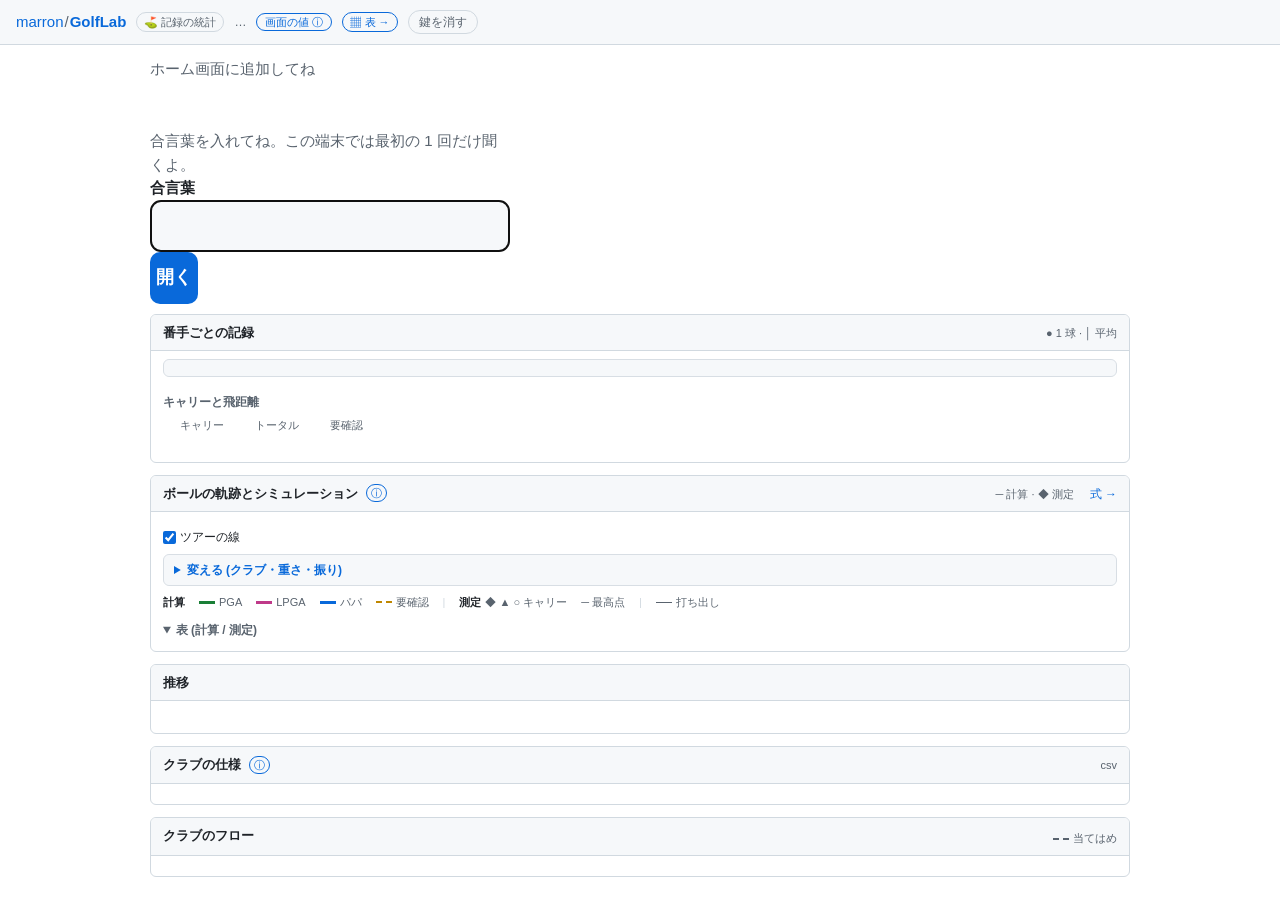
==== index.html @ d079a3c7 "deploy: GolfLab PWA trial (fake data) 2026-11-16 07:03" ====
<!doctype html>
<html lang="ja">
<head>
<meta charset="utf-8">
<meta name="viewport" content="width=device-width, initial-scale=1">
<meta http-equiv="Content-Security-Policy"
      content="default-src 'self'; connect-src 'self'; script-src 'self'; style-src 'self' 'unsafe-inline'; img-src 'self' data:; object-src 'none'; base-uri 'none'; form-action 'none'; require-trusted-types-for 'script'">
<title>GolfLab</title>
<style>
  :root {
    --fg: #1f2328; --fg-muted: #59636e; --canvas: #ffffff; --canvas-subtle: #f6f8fa;
    --border: #d1d9e0; --border-muted: #d8dee4; --accent: #0969da; --accent-soft: #ddf4ff;
    --success: #1a7f37; --attention: #9a6700; --attention-em: #bf8700; --danger: #d1242f; --track: #e6eaef;
    --grid: #eaeef2; --total: #8c959f; --pga: #1a7f37; --lpga: #bf3989; --after: #8250df;
  }
  @media (prefers-color-scheme: dark) {
    :root {
      --fg: #f0f6fc; --fg-muted: #9198a1; --canvas: #0d1117; --canvas-subtle: #151b23;
      --border: #3d444d; --border-muted: #2a313c; --accent: #4493f8; --accent-soft: #0c2d6b;
      --success: #3fb950; --attention: #d29922; --attention-em: #9e6a03; --danger: #f85149; --track: #262c36;
      --grid: #21262d; --total: #6e7681; --pga: #3fb950; --lpga: #db61a2; --after: #ab7df8;
    }
  }
  * { box-sizing: border-box; }
  body { margin: 0; background: var(--canvas); color: var(--fg);
         font: 13px/1.5 -apple-system, BlinkMacSystemFont, "Segoe UI", "Noto Sans", "Meiryo", Helvetica, Arial, sans-serif; }
  .muted { color: var(--fg-muted); font-size: 12px; }
  .top { position: sticky; top: 0; z-index: 2; background: var(--canvas-subtle); border-bottom: 1px solid var(--border);
         padding: 10px 16px; display: flex; align-items: center; gap: 10px; flex-wrap: wrap; }
  .crumb { font-size: 15px; color: var(--accent); white-space: nowrap; }
  .crumb strong { font-weight: 600; }
  .crumb .sep { color: var(--fg-muted); margin: 0 1px; }
  .back { margin-left: auto; color: var(--accent); text-decoration: none; font-size: 12px; white-space: nowrap; }
  .Label { display: inline-block; padding: 0 7px; font-size: 11px; font-weight: 500; line-height: 18px;
           border: 1px solid var(--border); border-radius: 2em; color: var(--fg-muted); white-space: nowrap; }
  main { padding: 12px 16px; max-width: 1012px; margin: 0 auto; }
  .note { margin: 0 0 12px; padding: 8px 12px; border: 1px solid var(--border); border-radius: 6px;
          background: var(--accent-soft); font-size: 12px; }
  .Box { background: var(--canvas); border: 1px solid var(--border); border-radius: 6px; overflow: hidden; margin-bottom: 12px; }
  .Box-header { background: var(--canvas-subtle); border-bottom: 1px solid var(--border); padding: 8px 12px;
                display: flex; align-items: baseline; gap: 8px; flex-wrap: wrap; }
  .Box-title { font-size: 13px; font-weight: 600; margin: 0; }
  .Box-header .muted { margin-left: auto; font-size: 11px; }
  .Box-link { font-size: 12px; color: var(--accent); text-decoration: none; white-space: nowrap; }
  .Box-link:hover { text-decoration: underline; }
  .Box-body { padding: 8px 12px 12px; }
  svg { display: block; width: 100%; height: auto; overflow: visible; }
  svg text { fill: var(--fg); font-size: 11px; }
  svg .axis text, svg text.dim { fill: var(--fg-muted); font-size: 10px; }
  svg .grid line { stroke: var(--grid); }
  svg .row-bg { fill: var(--canvas-subtle); }
  .legend { display: flex; gap: 14px; flex-wrap: wrap; font-size: 11px; color: var(--fg-muted); margin-top: 6px; }
  .legend i { display: inline-block; width: 9px; height: 9px; border-radius: 50%; margin-right: 4px; vertical-align: -1px; }
  .gaps { width: 100%; border-collapse: collapse; font-size: 12px; }
  .gaps td { padding: 5px 4px; border-top: 1px solid var(--border-muted); }
  .gaps tr:first-child td { border-top: none; }
  .gaps .bar { width: 45%; }
  .gaps .bar span { display: block; height: 8px; border-radius: 4px; background: var(--accent); }
  .gaps .wide span { background: var(--attention-em); }
  .gaps .tight span { background: var(--danger); }
  .gaps .val { text-align: right; white-space: nowrap; font-weight: 600; }
  .small-multiples { display: grid; gap: 16px; grid-template-columns: 1fr; }
  .small-multiples h3 { margin: 0 0 4px; font-size: 12px; color: var(--fg-muted); font-weight: 600; }
  table.specs { width: 100%; border-collapse: collapse; font-size: 12px; }
  table.specs th, table.specs td { text-align: left; padding: 5px 6px; border-top: 1px solid var(--border-muted); white-space: nowrap; }
  table.specs th { color: var(--fg-muted); font-weight: 600; border-top: none; }
  table.specs td.num, table.specs th.num { text-align: right; }
  table.specs td.two-line span { display: block; line-height: 1.35; }
  table.specs td.two-line .sub { color: var(--fg-muted); font-size: 11px; }
  table.specs th .kind { margin-left: 4px; padding: 0 4px; border: 1px solid var(--border); border-radius: 3px;
                         font-size: 10px; font-weight: 500; color: var(--fg-muted); }
  .scroll { overflow-x: auto; }
  table.specs td.check-cell { width: 1%; text-align: center; }
  table.specs td.check-cell input { margin: 0; accent-color: var(--accent); }
  table.specs tr.cand td { color: var(--fg-muted); background: var(--canvas-subtle); }
  .controls { display: grid; gap: 6px; padding: 8px 10px; border: 1px solid var(--border-muted); border-radius: 6px; background: var(--canvas-subtle); }
  .control-row { display: flex; flex-wrap: wrap; align-items: center; gap: 6px 12px; font-size: 12px; }
  .control-title { width: 44px; color: var(--fg-muted); font-weight: 600; }
  .check { display: inline-flex; align-items: center; gap: 4px; cursor: pointer; white-space: nowrap; }
  .check input { margin: 0; accent-color: var(--accent); }
  .seg { display: flex; flex-wrap: wrap; gap: 4px; margin-bottom: 8px; }
  .seg button { font: inherit; font-size: 12px; padding: 1px 12px; border: 1px solid var(--border); border-radius: 2em;
                background: var(--canvas); color: var(--fg); cursor: pointer; }
  .seg button[aria-pressed="true"] { background: var(--accent); border-color: var(--accent); color: #ffffff; }
  .swatch { display: inline-block; width: 14px; height: 3px; border-radius: 2px; margin-right: 6px; vertical-align: 3px; }
  #traj-note { margin: 0 0 6px; line-height: 1.6; }
  #traj-excluded { margin: 8px 0 0; font-size: 12px; line-height: 1.6; }
  .empty { padding: 16px 12px; color: var(--fg-muted); font-size: 12px; }
  .Box-header .sim-check { margin-left: 0; }
  .sim-row { display: flex; flex-wrap: wrap; align-items: center; gap: 4px 12px; margin: 0 0 8px; font-size: 12px; }
  details.sim-change { margin: 0 0 8px; border: 1px solid var(--border-muted); border-radius: 6px; background: var(--canvas-subtle); }
  details.sim-change > summary { cursor: pointer; padding: 6px 10px; font-size: 12px; font-weight: 600; color: var(--accent); }
  details.sim-change[open] > summary { border-bottom: 1px solid var(--border-muted); }
  .sim-panel { display: grid; gap: 8px; padding: 8px 10px 10px; }
  .sim-line { display: flex; flex-wrap: wrap; align-items: center; gap: 6px 14px; font-size: 12px; }
  .sim-line .seg-title, .seg .seg-title { align-self: center; min-width: 44px; font-size: 12px; font-weight: 600; color: var(--fg-muted); }
  .check input:disabled ~ span { color: var(--fg-muted); opacity: 0.7; }
  .check:has(input[type="radio"]:disabled) { cursor: not-allowed; }
  .check input.sim-x { width: 56px; font: inherit; font-size: 13px; padding: 1px 4px; text-align: right;
                       border: 1px solid var(--border); border-radius: 6px; background: var(--canvas); color: var(--fg); }
  .sim-why { margin: -4px 0 0; font-size: 11px; color: var(--fg-muted); }
  .sim-why:empty { display: none; }
  .sim-inputs { display: flex; flex-wrap: wrap; align-items: center; gap: 8px 18px; font-size: 12px; }
  [hidden] { display: none !important; }
  a.cells-link { color: var(--accent); border-color: var(--accent); text-decoration: none; }
  a.cells-link.warn { color: var(--attention); border-color: var(--attention-em); }
  .sim-field { display: inline-flex; align-items: center; gap: 6px; white-space: nowrap; }
  .sim-field input { font: inherit; font-size: 14px; width: 84px; padding: 2px 6px; text-align: right;
                     border: 1px solid var(--border); border-radius: 6px; background: var(--canvas); color: var(--fg); }
  .sim-field input.sim-text { width: 64px; text-align: left; }
  .sim-labels { display: flex; flex-wrap: wrap; gap: 6px 8px; font-size: 12px; }
  .sim-labels:empty { display: none; }
  .sim-tag { padding: 2px 8px; border: 1px solid var(--border); border-radius: 6px; background: var(--canvas); line-height: 1.5; }
  .sim-tag strong { font-weight: 600; }
  .sim-tag a { color: var(--accent); }
  .sim-mode-note { margin: 4px 0 0; font-size: 12px; }
  .sim-summary { margin: 10px 0 0; font-size: 12px; }
  .sim-stats { display: grid; grid-template-columns: repeat(auto-fill, minmax(210px, 1fr)); gap: 8px; margin: 8px 0 12px; }
  .sim-stat { padding: 6px 10px; border: 1px solid var(--border-muted); border-radius: 6px; background: var(--canvas-subtle); }
  .sim-stat .k { font-size: 11px; font-weight: 600; color: var(--fg-muted); }
  .sim-stat .v { font-size: 22px; font-weight: 600; line-height: 1.3; font-variant-numeric: tabular-nums; }
  .sim-stat .s { font-size: 11px; line-height: 1.45; color: var(--fg-muted); }
  .sim-stop { padding: 10px 12px; border: 1px solid var(--danger); border-radius: 6px; color: var(--danger); font-size: 13px; font-weight: 600; }
  .sim-fig h3 { margin: 10px 0 4px; font-size: 12px; color: var(--fg-muted); font-weight: 600; }
  details.sim-fold { margin: 10px 0 0; }
  details.sim-fold > summary { cursor: pointer; font-size: 12px; font-weight: 600; color: var(--fg-muted); }
  table.specs.sim-table { width: auto; min-width: 360px; margin-top: 8px; }
  table.specs td.sim-reason { white-space: normal; color: var(--fg-muted); font-size: 11px; border-top: none; padding-top: 0; }
  .sim-excluded { margin: 6px 0 0; padding-left: 18px; font-size: 12px; line-height: 1.6; }
  .sim-section { margin: 14px 0 4px; font-size: 13px; font-weight: 600; }
  .sim-notes { margin: 10px 0 0; padding-left: 18px; line-height: 1.6; }
  .sim-notes li:empty { display: none; }
  button.info { font: inherit; font-size: 11px; line-height: 16px; min-width: 18px; height: 18px; padding: 0 4px; cursor: pointer;
                border: 1px solid var(--accent); border-radius: 2em; background: transparent; color: var(--accent); white-space: nowrap; }
  button.info:hover, button.info[aria-expanded="true"] { background: var(--accent); color: #ffffff; }
  button.info.tag { padding: 0 8px; }
  button.info.tag.warn { border-color: var(--attention-em); color: var(--attention); }
  button.info.tag.warn:hover, button.info.tag.warn[aria-expanded="true"] { background: var(--attention-em); color: #ffffff; }
  .info-body { margin: 0 0 10px; padding: 8px 12px; border: 1px solid var(--border); border-left: 3px solid var(--accent); border-radius: 6px;
               background: var(--canvas-subtle); font-size: 12px; line-height: 1.6; color: var(--fg-muted); }
  .info-body p { margin: 0 0 6px; } .info-body p:last-child { margin-bottom: 0; }
  .info-body .legend { display: block; margin: 0; } .info-body .legend span { display: block; }
  .info-body .sim-notes { margin: 6px 0 0; }
  .key { display: inline-flex; align-items: center; gap: 4px; cursor: help; }
  .key-sep { color: var(--border); }
  i.ln, .legend i.ln { display: inline-block; width: 16px; height: 0; border-radius: 0; border-top: 3px solid; vertical-align: 3px; margin-right: 0; }
  i.ln.thin, .legend i.ln.thin { border-top-width: 1px; }
  i.ln.dash, .legend i.ln.dash { border-top-style: dashed; border-top-width: 2px; }
  .legend b { font-weight: 600; color: var(--fg); }
  .top .info-body { flex-basis: 100%; margin: 0; }
  .Box-header > .info { align-self: center; }
  #traj-excluded { margin-top: 8px; }
  #traj-excluded .info-body { margin-top: 6px; }
  #alarm:empty { display: none; }
  #alarm { margin: 12px 16px; padding: 8px 12px; border-radius: 6px; background: var(--danger); color: #ffffff; font-size: 13px; font-weight: 600; }
  #error:empty { display: none; }
  #error { margin: 12px 16px; padding: 8px 12px; border: 1px solid var(--danger); border-radius: 6px; font-size: 12px; }
</style>
<meta name="golflab-v" content="1.1">
<link rel="manifest" href="manifest.webmanifest">
<link rel="stylesheet" href="mobile.css">
</head>
<body>
<header class="top">
  <span class="crumb">marron<span class="sep">/</span><strong>GolfLab</strong></span>
  <span class="Label">⛳ 記録の統計</span>
  <span class="muted" id="counts">…</span>
  <button class="info tag" type="button" data-for="note-full" aria-expanded="false"
          title="数値はすべて X-SWING (室内シミュレーター) の画面の値。屋外で着地点を測った値ではない">画面の値 ⓘ</button>
  <button class="info tag warn" type="button" data-for="note-full" aria-expanded="false" id="flag-tag" hidden>◎ 要確認</button>
  <a class="Label cells-link" id="cells-link" href="data.html" title="データの表 — 使う / 使わないをますで選ぶ">▦ 表 →</a>
  <p class="info-body" id="note-full" hidden>数値はすべて <strong>X-SWING (室内シミュレーター) の画面の値</strong>。屋外で着地点を測った値ではないの。
    <span id="flag-note"></span> 表で外したますは画面の中だけ (集計の表 results/ は全部の球)。</p>
</header>
<div id="error"></div>
<div id="alarm" role="alert"></div>
<main>
  <section class="Box">
    <div class="Box-header"><h2 class="Box-title">番手ごとの記録</h2><span class="muted key" title="1 点 = 1 球 · 縦線 = 平均 · 番手の右 = 平均値">● 1 球 · │ 平均</span></div>
    <div class="Box-body small-multiples">
      <div class="controls" id="controls"></div>
      <div id="carry-wrap">
        <h3>キャリーと飛距離</h3>
        <div id="carry"></div>
        <div class="legend"><span class="key" title="キャリー (X-SWING の画面の値)"><i id="lg-carry"></i>キャリー</span><span class="key" title="飛距離 = トータル (室内の値・ラン込み)"><i id="lg-total"></i>トータル</span><span class="key" title="確認が要る球 (消さずに残す)"><i id="lg-flag"></i>要確認</span><span id="lg-tour" class="key"></span></div>
      </div>
      <div class="small-multiples" id="metrics"></div>
    </div>
  </section>
  <section class="Box">
    <div class="Box-header"><h2 class="Box-title">ボールの軌跡とシミュレーション</h2><button class="info" type="button" data-for="traj-info" aria-expanded="false" title="計算の前提と注意 (押すと開く)">ⓘ</button><span class="muted key" title="横から見た絵 · 線 = 計算 (モデル値) · 印 = 測った値">─ 計算 · ◆ 測定</span><span class="muted sim-check key" id="sim-check"></span><a class="Box-link" href="model.html" title="計算モデルの詳細">式 →</a></div>
    <div class="Box-body">
      <div class="info-body" id="traj-info" hidden>
        <p id="traj-note"></p>
        <div class="legend"><span>線 = 計算 (PGA 緑・LPGA ピンク・パパ青は 1 球 1 本・橙の点線は確認が要る球)</span><span>◆ ▲ ○ = 測ったキャリー (TrackMan の平均 / X-SWING の画面)</span><span>横棒 = 測った最高点</span><span>細いまっすぐな線 = 打ち出しの向き (横から見た打出角・軌跡がこの線より上 = 揚力が重力より強い間に上へ曲がった)</span><span>紫 = 変えた後 (計算・点線にしない・確認が要る球だけ今と同じ点線・打ち出しの向きの線も変えた後の打出角から)</span></div>
      <ul class="muted sim-notes" id="sim-notes" hidden>
        <li data-sim="weight">同じように振れたと仮定した計算 (長さ・握る位置・反発は同じ)・実施した変更ではない。</li>
        <li data-sim="weight">スピンは衝突の比で変える・打出角はそのまま (近似)。ヘッドの質量が変わると法線と接線の比が違うので、本当は打出角も少し動く。MacKenzie 2015 のドライバーの実験では、重いヘッドで動的ロフトとスピンが増えた (当たり方の変化は入れていない)。</li>
        <li data-sim="weight">人は計算どおりに反応しない (Haeufle 2012: シャフト +22 g で 12 人中 10 人は差が検出されなかった)。</li>
        <li data-sim="weight">ヘッドに付けた時のボールスピードとスピンの補正は、法線方向・接線方向の衝突の式による近似 (Penner 2001)。シャフト・グリップに付けた時は衝突への寄与を 0 とする簡略化。</li>
        <li data-sim="weight">MOI は部品モデルの推定 I_est (一様なシャフト・ヘッド自身の慣性は無視)。m·B² より大きいのはシャフトとグリップの項を足したため。</li>
        <li data-sim="swap">カタログの参考値から計算した見積もり・買った・替えた記録ではない。候補の仕様はカタログの参考値 (data/candidate_clubs.csv) で、パパの実測とはずれることがある。全部の欄を手で書き換えられる。</li>
        <li data-sim="swap">土台との条件の近さは、パパの記録 (土台の番手) とロフト・長さがどれだけ近いかの目安で、当てはまりの保証ではない (カタログの値の確かさとは別)。</li>
        <li data-sim="swap">θ・e・p・δ は当てはめの値 (この式に当てはめた値)。本物のスピンロフト・反発係数・入射角ではなく、δ も動的ロフトそのものではない (静的ロフトからの補正角)。転がりのモデルのずれ・ヘッド質量の誤差・計測誤差を吸い込む。</li>
        <li data-sim="swap">候補にも土台の e をそのまま使っている (e の持ち越し)。クラブが変わっても同じかは確かめていない (Penner 2001 も e を衝突速度に依存させている)。逆算には記録の HS がそのまま入る。</li>
        <li data-sim="swap">計算モデルの詳細のツアーの答え合わせ (ツアー平均の 5W から 3W・Driver を予測) では打出角が低く出た。キャリーは独立に検証していない 2D 弾道による参考の差 (計算 − 計算)。</li>
        <li data-sim="swap">バランス点は SW の差から出した、土台のずれを持ち越した推定 (記載と実測の差が候補にも共通する計器のずれかは確かめていない)。</li>
        <li data-sim="swing">振りを変えた線は、当てはめた当たり方のまま、HS だけ変えた仮定の軌跡 (PGA 選手の球になるわけではない・速さで当たり方が変わることは入れていない)。</li>
        <li data-sim="align">「そろえる」は球ごとの HS をその番手のツアー平均 (TrackMan 2023 の外部の平均・パパの記録ではない) にする。HS の式の比を掛けない。使わないます (表 → で選ぶ) の値は計算に渡さない。</li>
        <li data-sim="hs">HS は 2 つの式で見積もった: HS' / HS = (R + L') / (R + L) × (X / X')^n (腕 + クラブの比較式 × クラブの MOI の補正 (経験)・R = 肩から手首・L = クラブの長さ・重さを足す時は長さが同じなので MOI の補正だけ)。X = グリップ端の MOI (中心) か、肩まわりの MOI (腕 + クラブ・腕の質量と慣性は Lampsa 1975 の仮定)。指数 n はグリップ端の MOI に当てはめた値で、肩まわりに使うのは転用。二重振り子から導いた理論式ではなく、2 つの式が本当の値を挟む保証もない。替える時は 3W もウェッジも、クラブの種類・長さの領域をまたぐ転用。</li>
        <li data-sim="hs" id="sim-arm"></li>
        <li data-sim="band">幅は選んだ HS の式 (グリップ端 / 肩まわりの MOI) と n (0.19〜0.28) の感度 (4U はシャフトの仮定 2 通りも) で、実際の誤差の範囲ではない。e の移植・摩擦・打点・打ち方・弾道モデルの誤差を含まない。</li>
        <li data-sim="align">そろえる時は HS を直接決めるので、HS の式の幅を流用しない (幅なし)。</li>
        <li data-sim="noband">幅が無いのは不確かさがゼロという意味ではない (x% は倍率 1 つ・そろえる時は HS を直接決めるので、HS の式の感度の幅が無いだけ)。</li>
        <li data-sim="changed">計算の一致 (自己点検・変えない時の差 0) は予測の確かさの検証ではない。キャリーの差は「計算 − 計算」だけで、画面のキャリーに差を足した値ではない。</li>
      </ul>
      </div>
      <div class="seg" id="traj-clubs"></div>
      <div class="sim-row">
        <label class="check" title="ツアーの線 (PGA・LPGA の平均) · 「変える」を開くと自動で外す · 閉じると戻す"><input type="checkbox" id="sim-tour" checked><span>ツアーの線</span></label>
      </div>
      <details class="sim-change" id="sim-change">
        <summary title="パパの球ごとに「今」と「変えた後」を重ねる">変える (クラブ・重さ・振り)</summary>
        <div class="sim-panel">
          <div class="sim-stop" id="sim-stop" hidden></div>
          <div class="sim-line" id="sim-change-row"><span class="seg-title">クラブ</span>
            <label class="check"><input type="radio" name="sim-change" value="none" checked><span>そのまま</span></label>
            <label class="check"><input type="radio" name="sim-change" value="weight"><span>重さを足す</span></label>
            <label class="check"><input type="radio" name="sim-change" value="swap"><span>替える</span></label>
          </div>
          <p class="sim-why" id="sim-why-change"></p>
          <div id="sim-weight" hidden>
            <div class="seg" id="sim-mode"></div>
            <div class="sim-inputs">
              <label class="sim-field">重さ <input id="sim-dm" type="number" step="0.5" min="-100" max="100" value="10" inputmode="decimal"> g
                <span class="muted">マイナス = 減らす (−100〜+100)</span></label>
              <label class="sim-field" id="sim-r-wrap">位置 <input id="sim-r" type="number" step="0.5" min="0" value="18" inputmode="decimal"> cm
                <span class="muted" id="sim-r-hint">グリップ端から重さの重心まで</span></label>
            </div>
          </div>
          <div id="sim-swap" hidden>
            <div class="seg" id="sim-cands"></div>
            <div class="sim-inputs" id="sim-spec">
              <label class="sim-field">ロフト <input id="sim-loft" type="number" step="0.5" min="5" max="64" inputmode="decimal"> °</label>
              <label class="sim-field">長さ <input id="sim-length" type="number" step="0.25" min="30" max="48" inputmode="decimal"> in</label>
              <label class="sim-field">総重量 <input id="sim-mass" type="number" step="1" min="250" max="500" inputmode="decimal"> g</label>
              <label class="sim-field">SW <input id="sim-sw" class="sim-text" type="text" maxlength="8" autocomplete="off" spellcheck="false"></label>
              <label class="sim-field">シャフト <input id="sim-shaft" type="number" step="0.5" min="30" max="130" inputmode="decimal"> g</label>
            </div>
            <div class="sim-labels" id="sim-labels"></div>
            <p class="sim-why" id="sim-why-swap"></p>
          </div>
          <div class="sim-line" id="sim-swing-row"><span class="seg-title">振り</span>
            <label class="check"><input type="radio" name="sim-swing" value="none" checked><span>そのまま</span></label>
            <label class="check"><input type="radio" name="sim-swing" value="pct"><input class="sim-x" id="sim-x" type="number" step="1" min="-20" max="30" value="10" inputmode="numeric"><span>% 速く (−20〜+30)</span></label>
            <label class="check"><input type="radio" name="sim-swing" value="pga"><span>PGA 平均にそろえる</span></label>
            <label class="check"><input type="radio" name="sim-swing" value="lpga"><span>LPGA 平均にそろえる</span></label>
          </div>
          <p class="sim-why" id="sim-why-swing"></p>
        </div>
      </details>
      <div id="traj"></div>
      <div class="legend">
        <span class="key" title="線 = 計算 (モデル値)・測った軌跡ではない"><b>計算</b></span>
        <span class="key" title="PGA 平均の打出条件から計算した線 (緑)"><i class="ln" style="border-color:var(--pga)"></i>PGA</span>
        <span class="key" title="LPGA 平均の打出条件から計算した線 (ピンク)"><i class="ln" style="border-color:var(--lpga)"></i>LPGA</span>
        <span class="key" title="パパの球から計算した線 (青・1 球 1 本)"><i class="ln" style="border-color:var(--accent)"></i>パパ</span>
        <span class="key" title="橙の点線 = 確認が要る球 (消さずに残す)"><i class="ln dash" style="border-color:var(--attention-em)"></i>要確認</span>
        <span class="key" id="lg-after" hidden title="紫 = 変えた後 (計算・点線にしない・確認が要る球だけ今と同じ点線・打ち出しの向きの線も変えた後の打出角から)"><span class="swatch" id="lg-after-sw"></span>変えた後</span>
        <span class="key-sep">|</span>
        <span class="key" title="◆ ▲ ○ = 測ったキャリー (TrackMan の平均 / X-SWING の画面)"><b>測定</b> ◆ ▲ ○ キャリー</span>
        <span class="key" title="横棒 = 測った最高点">─ 最高点</span>
        <span class="key-sep">|</span>
        <span class="key" title="細いまっすぐな線 = 打ち出しの向き (横から見た打出角・軌跡がこの線より上 = 揚力が重力より強い間に上へ曲がった)"><i class="ln thin" style="border-color:var(--fg-muted)"></i>打ち出し</span>
      </div>
      <div id="sim-out" aria-live="polite"></div>
      <details class="sim-fold" open><summary title="答え合わせの表 (入力 · 計算 / 測定)">表 (計算 / 測定)</summary><div class="scroll" id="traj-table"></div></details>
      <div class="muted" id="traj-excluded" hidden><button class="info tag warn" type="button" data-for="traj-excluded-list" aria-expanded="false" id="traj-excluded-tag"></button><div class="info-body" id="traj-excluded-list" hidden></div></div>
    </div>
  </section>
  <section class="Box">
    <div class="Box-header"><h2 class="Box-title">推移</h2></div>
    <div class="empty" id="trend"></div>
  </section>
  <section class="Box">
    <div class="Box-header"><h2 class="Box-title">クラブの仕様</h2><button class="info" type="button" data-for="specs-info" aria-expanded="false" title="記・測・算の意味と出所 (押すと開く)">ⓘ</button><span class="muted key" title="data/clubs.csv · 候補は data/candidate_clubs.csv">csv</span></div>
    <div class="Box-body scroll"><div class="info-body" id="specs-info" hidden><p>出所: data/clubs.csv · 候補は data/candidate_clubs.csv</p></div><div id="specs"></div></div>
  </section>
  <section class="Box">
    <div class="Box-header"><h2 class="Box-title">クラブのフロー</h2><span class="muted key" title="番手の順に線でつなぐ · 点線 = 直線の当てはめ (目安)"><i class="ln dash" style="border-color:var(--fg-muted)"></i>当てはめ</span></div>
    <div class="Box-body small-multiples" id="flows"></div>
  </section>
</main>
<script src="record_format.js"></script>
<script src="decide.js"></script>
<script src="store.js"></script>
<script src="passphrase.js"></script>
<script src="gate.js"></script>
<script src="physics.js"></script>
<script src="cells.js"></script>
<script src="app.js"></script>
</body>
</html>
---- mobile.css ----
html { -webkit-text-size-adjust: 100%; text-size-adjust: 100%; }
input, select, textarea { font-size: 16px !important; }

#golflab-gate { width: 100%; max-width: 360px; display: grid; gap: 12px; margin: 0 0 10px; }
#golflab-gate p { margin: 0; font-size: 15px; color: var(--fg-muted); line-height: 1.6; }
#golflab-gate label { font-size: 15px; font-weight: 600; }
#golflab-pass { font: inherit; min-height: 52px; padding: 10px 14px; border: 1px solid var(--border);
                border-radius: 10px; background: var(--canvas-subtle); color: var(--fg); width: 100%; }
#golflab-open { font: inherit; font-size: 18px; font-weight: 700; min-height: 52px; border: 0; border-radius: 10px;
                background: var(--accent); color: var(--canvas); cursor: pointer; }
#golflab-open:disabled, #golflab-pass:disabled, #golflab-erase:disabled { opacity: 0.6; }
#golflab-msg { margin: 0; min-height: 1.6em; font-size: 15px; color: var(--fg-muted); }
#golflab-msg.golflab-error { color: var(--danger); }
#golflab-erase { font: inherit; font-size: 12px; padding: 2px 10px; border: 1px solid var(--border); border-radius: 2em;
                 background: transparent; color: var(--fg-muted); cursor: pointer; }

html.golflab-cover body { visibility: hidden; }
html.golflab-cover #golflab-gate, html.golflab-cover #golflab-erase { visibility: visible; }

@media (max-width: 640px) {
  body { font-size: 14px; overflow-x: hidden; }
  .muted { font-size: 13px; }
  .top { position: static; gap: 6px 8px;
         padding: max(8px, env(safe-area-inset-top)) max(12px, env(safe-area-inset-right)) 8px max(12px, env(safe-area-inset-left)); }
  .crumb { font-size: 17px; }
  .top .back { margin-left: 0; }
  main { padding: 8px max(8px, env(safe-area-inset-right)) max(16px, env(safe-area-inset-bottom)) max(8px, env(safe-area-inset-left)); }
  .Box { border-radius: 8px; margin-bottom: 10px; }
  .Box-header { padding: 8px 10px; }
  .Box-title { font-size: 16px; }
  .Box-header .muted { margin-left: 0; font-size: 12px; }
  .Box-body { padding: 8px 8px 10px; }
  .small-multiples h3 { font-size: 14px; }
  svg text { font-size: 12px; }
  svg .axis text, svg text.dim { font-size: 11px; }
  .legend { font-size: 12px; gap: 6px 12px; }
  .info-body { font-size: 13px; }

  button.info, #golflab-erase, a.Label, .Label.cells-link, .Box-link, .top .back {
    height: auto; display: inline-flex; align-items: center; justify-content: center;
    padding: 0 12px; font-size: 14px; line-height: 1.2; }
  .Label { font-size: 13px; line-height: 24px; }
  .seg { gap: 6px; }
  .seg button { padding: 0 14px; font-size: 15px; }
  .check { min-height: 44px; font-size: 14px; }
  .check input[type="checkbox"], .check input[type="radio"] { width: 22px; height: 22px; }
  details > summary { display: flex; align-items: center; font-size: 14px !important; }
  .control-row { gap: 0 14px; font-size: 14px; }
  .control-title { width: auto; min-width: 44px; }
  .btn { padding: 0 14px !important; font-size: 14px !important; }

  .check input.sim-x { width: 68px; }
  .sim-field input { width: 92px; }
  .sim-field input.sim-text { width: 72px; }
  .sim-field { white-space: normal; flex-wrap: wrap; min-height: 44px; }
  .sim-inputs { gap: 6px 14px; }

  .sim-stats { grid-template-columns: repeat(2, minmax(0, 1fr)); gap: 6px; }
  .sim-stat .v { font-size: 20px; }
  .sim-stat .s { font-size: 12px; }

  .scroll, #traj-table, #specs, #table, table.t, .eq { overflow-x: auto; -webkit-overflow-scrolling: touch; max-width: 100%; }
  table.t { display: block; }
  table.specs, table.cells { font-size: 13px; }
  table.specs.sim-table { min-width: 0; }
  table.cells td.v button { min-height: 40px; min-width: 56px; font-size: 14px; }

  .crumb a, .refs a, .sim-tag a { display: inline-flex; align-items: center; }
  .refs a, .sim-tag a { min-height: 44px; }
  .refs a { padding: 0 6px; }

  .two { grid-template-columns: minmax(0, 1fr) !important; }
  .two > * { min-width: 0; }
  .ctl input[type=range] { width: 100%; max-width: 320px; min-height: 44px; }
  .fig-one { max-width: 100%; }
  code { word-break: break-all; }
}

@media (pointer: coarse) {
  button.info, .seg button, .btn, a.Label, .Box-link, .top .back, .crumb a, summary,
  input[type="number"], input[type="text"], input[type="password"], select, #golflab-erase, #golflab-open {
    min-height: 44px; min-width: 44px; }
  .seg button { min-width: 52px; }
}
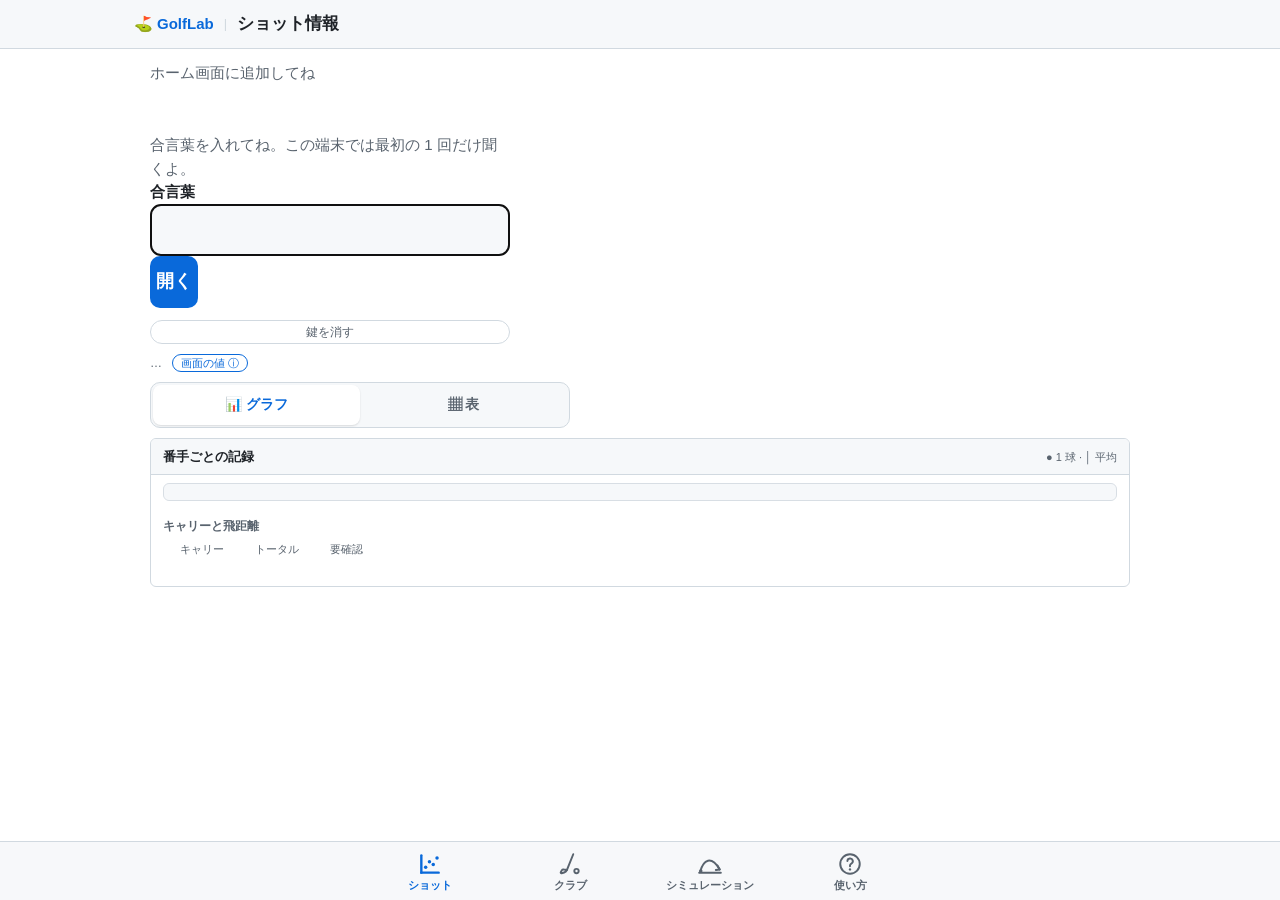
==== commit cb8e5a4f: "deploy: GolfLab PWA trial (fake data) 2026-11-16 10:44" ====
--- a/index.html
+++ b/index.html
@@ -2,10 +2,12 @@
 <html lang="ja">
 <head>
 <meta charset="utf-8">
-<meta name="viewport" content="width=device-width, initial-scale=1">
+<meta name="viewport" content="width=device-width, initial-scale=1, viewport-fit=cover">
+
+<meta name="theme-color" content="#f6f8fa">
 <meta http-equiv="Content-Security-Policy"
       content="default-src 'self'; connect-src 'self'; script-src 'self'; style-src 'self' 'unsafe-inline'; img-src 'self' data:; object-src 'none'; base-uri 'none'; form-action 'none'; require-trusted-types-for 'script'">
-<title>GolfLab</title>
+<title>GolfLab · ショット情報</title>
 <style>
   :root {
     --fg: #1f2328; --fg-muted: #59636e; --canvas: #ffffff; --canvas-subtle: #f6f8fa;
@@ -159,22 +161,33 @@
 <meta name="golflab-v" content="1.1">
 <link rel="manifest" href="manifest.webmanifest">
 <link rel="stylesheet" href="mobile.css">
+<link rel="stylesheet" href="tabs.css">
 </head>
 <body>
-<header class="top">
-  <span class="crumb">marron<span class="sep">/</span><strong>GolfLab</strong></span>
-  <span class="Label">⛳ 記録の統計</span>
+<header class="appbar">
+  <div class="appbar-inner">
+    <span class="app-name"><span class="ball">⛳</span>GolfLab</span>
+    <span class="sep">|</span>
+    <strong class="tab-name" id="tab-title">ショット情報</strong>
+  </div>
+</header>
+<div id="error"></div>
+<div id="alarm" role="alert"></div>
+<main>
+<section class="tab-panel is-active" id="tab-shots" data-tab="shots" aria-label="ショット情報">
+<div class="tab-strip">
   <span class="muted" id="counts">…</span>
   <button class="info tag" type="button" data-for="note-full" aria-expanded="false"
           title="数値はすべて X-SWING (室内シミュレーター) の画面の値。屋外で着地点を測った値ではない">画面の値 ⓘ</button>
   <button class="info tag warn" type="button" data-for="note-full" aria-expanded="false" id="flag-tag" hidden>◎ 要確認</button>
-  <a class="Label cells-link" id="cells-link" href="data.html" title="データの表 — 使う / 使わないをますで選ぶ">▦ 表 →</a>
   <p class="info-body" id="note-full" hidden>数値はすべて <strong>X-SWING (室内シミュレーター) の画面の値</strong>。屋外で着地点を測った値ではないの。
     <span id="flag-note"></span> 表で外したますは画面の中だけ (集計の表 results/ は全部の球)。</p>
-</header>
-<div id="error"></div>
-<div id="alarm" role="alert"></div>
-<main>
+</div>
+<nav class="subseg" aria-label="グラフと表の切替">
+  <a href="#shots" data-sub="graph" aria-current="true">📊 グラフ</a>
+  <a href="#shots/table" data-sub="table" aria-current="false">▦ 表 <span class="Label warn" id="tbl-off-count" hidden></span></a>
+</nav>
+<div class="sub-panel is-active" data-sub="graph">
   <section class="Box">
     <div class="Box-header"><h2 class="Box-title">番手ごとの記録</h2><span class="muted key" title="1 点 = 1 球 · 縦線 = 平均 · 番手の右 = 平均値">● 1 球 · │ 平均</span></div>
     <div class="Box-body small-multiples">
@@ -187,8 +200,48 @@
       <div class="small-multiples" id="metrics"></div>
     </div>
   </section>
+  <section class="Box" hidden>
+    <div class="Box-header"><h2 class="Box-title">推移</h2></div>
+    <div class="empty" id="trend"></div>
+  </section>
+</div>
+<div class="sub-panel" data-sub="table">
+<section class="Box">
+  <div class="Box-header">
+    <h2 class="Box-title">1 球ずつのデータ</h2>
+    <button class="info" type="button" data-for="cells-info" aria-expanded="false" title="説明 (押すと開く)">ⓘ</button>
+    <span class="muted" id="tbl-counts">…</span>
+    <span class="muted tbl-key" title="橙の縁 = 外れ値の候補 (印のある値) · ✕ = 使わない (値は消さない)"><i class="cand-sw"></i>候補 · ✕ 使わない</span>
+  </div>
+  <div class="Box-body">
+    <div class="tab-strip">
+      <button class="btn warn" type="button" id="tbl-off-cand" title="橙の縁のますを全部「使わない」にする">候補を全部外す</button>
+      <button class="btn" type="button" id="tbl-on-all" title="外したますを全部「使う」に戻す">全部戻す</button>
+    </div>
+    <div class="info-body" id="cells-info" hidden>
+      <p>ますを押すと「使う / 使わない」が入れ替わる。値は消さない (薄く残す)。球の番号を押すと 1 球まるごと。</p>
+      <p>使わないますは、グラフの平均・n=、シミュレーション、計算モデルの HS の答え合わせで使わない。ほかの項目のますは使う。</p>
+      <p>橙の縁 = 外れ値の候補: HS の印 (hs_…) → HS · high_smash_review → ミート率 · low_spin_review → バックスピン。</p>
+      <p>このブラウザだけに覚える (data.json は変えない)。</p>
+    </div>
+    <div class="scroll" id="tbl-table"></div>
+  </div>
+</section>
+</div>
+</section>
+<section class="tab-panel" id="tab-clubs" data-tab="clubs" aria-label="クラブ情報">
   <section class="Box">
-    <div class="Box-header"><h2 class="Box-title">ボールの軌跡とシミュレーション</h2><button class="info" type="button" data-for="traj-info" aria-expanded="false" title="計算の前提と注意 (押すと開く)">ⓘ</button><span class="muted key" title="横から見た絵 · 線 = 計算 (モデル値) · 印 = 測った値">─ 計算 · ◆ 測定</span><span class="muted sim-check key" id="sim-check"></span><a class="Box-link" href="model.html" title="計算モデルの詳細">式 →</a></div>
+    <div class="Box-header"><h2 class="Box-title">クラブの仕様</h2><button class="info" type="button" data-for="specs-info" aria-expanded="false" title="記・測・算の意味と出所 (押すと開く)">ⓘ</button><span class="muted key" title="data/clubs.csv · 候補は data/candidate_clubs.csv">csv</span></div>
+    <div class="Box-body scroll"><div class="info-body" id="specs-info" hidden><p>出所: data/clubs.csv · 候補は data/candidate_clubs.csv</p></div><div id="specs"></div></div>
+  </section>
+  <section class="Box">
+    <div class="Box-header"><h2 class="Box-title">クラブのフロー</h2><span class="muted key" title="番手の順に線でつなぐ · 点線 = 直線の当てはめ (目安)"><i class="ln dash" style="border-color:var(--fg-muted)"></i>当てはめ</span></div>
+    <div class="Box-body small-multiples" id="flows"></div>
+  </section>
+</section>
+<section class="tab-panel" id="tab-sim" data-tab="sim" aria-label="シミュレーション">
+  <section class="Box">
+    <div class="Box-header"><h2 class="Box-title">ボールの軌跡とシミュレーション</h2><button class="info" type="button" data-for="traj-info" aria-expanded="false" title="計算の前提と注意 (押すと開く)">ⓘ</button><span class="muted key" title="横から見た絵 · 線 = 計算 (モデル値) · 印 = 測った値">─ 計算 · ◆ 測定</span><span class="muted sim-check key" id="sim-check"></span><a class="Label cells-link" id="cells-link" href="#shots/table" title="データの表 — 使う / 使わないをますで選ぶ">▦ 表</a><a class="Box-link" href="model.html" title="計算モデルの詳細">式 →</a></div>
     <div class="Box-body">
       <div class="info-body" id="traj-info" hidden>
         <p id="traj-note"></p>
@@ -278,19 +331,144 @@
       <div class="muted" id="traj-excluded" hidden><button class="info tag warn" type="button" data-for="traj-excluded-list" aria-expanded="false" id="traj-excluded-tag"></button><div class="info-body" id="traj-excluded-list" hidden></div></div>
     </div>
   </section>
-  <section class="Box">
-    <div class="Box-header"><h2 class="Box-title">推移</h2></div>
-    <div class="empty" id="trend"></div>
-  </section>
-  <section class="Box">
-    <div class="Box-header"><h2 class="Box-title">クラブの仕様</h2><button class="info" type="button" data-for="specs-info" aria-expanded="false" title="記・測・算の意味と出所 (押すと開く)">ⓘ</button><span class="muted key" title="data/clubs.csv · 候補は data/candidate_clubs.csv">csv</span></div>
-    <div class="Box-body scroll"><div class="info-body" id="specs-info" hidden><p>出所: data/clubs.csv · 候補は data/candidate_clubs.csv</p></div><div id="specs"></div></div>
-  </section>
-  <section class="Box">
-    <div class="Box-header"><h2 class="Box-title">クラブのフロー</h2><span class="muted key" title="番手の順に線でつなぐ · 点線 = 直線の当てはめ (目安)"><i class="ln dash" style="border-color:var(--fg-muted)"></i>当てはめ</span></div>
-    <div class="Box-body small-multiples" id="flows"></div>
-  </section>
+</section>
+<section class="tab-panel" id="tab-help" data-tab="help" aria-label="使い方">
+<section class="Box">
+  <div class="Box-header"><h2 class="Box-title">タブで見られる物</h2></div>
+  <div class="Box-body">
+    <div class="help-grid">
+      <a class="help-card" href="#shots">
+        <svg viewBox="0 0 24 24" aria-hidden="true"><path d="M4 20h16"/><path d="M4 4v16"/><circle class="fill" cx="8" cy="15" r="1.6"/><circle class="fill" cx="11.5" cy="10" r="1.6"/><circle class="fill" cx="15" cy="12.5" r="1.6"/><circle class="fill" cx="18.5" cy="6.5" r="1.6"/></svg>
+        <b>ショット</b><span>番手ごとの記録のグラフ · 1 球ずつの表 (ますを外せる)</span>
+      </a>
+      <a class="help-card" href="#clubs">
+        <svg viewBox="0 0 24 24" aria-hidden="true"><path d="M15 3 9.2 17.5"/><path d="M9.2 17.5c-.4 1-1.3 1.9-2.6 2.3l-2.3.7c-.7.2-1.1-.4-.8-1l.9-1.6c.4-.7 1.2-1 2-.8z"/><circle cx="18" cy="18.5" r="2"/></svg>
+        <b>クラブ</b><span>クラブの仕様の表 · 重さや長さの流れ</span>
+      </a>
+      <a class="help-card" href="#sim">
+        <svg viewBox="0 0 24 24" aria-hidden="true"><path d="M3 19C6 8 13 4 21 17"/><path d="M2 20h20"/><circle class="fill" cx="3.5" cy="18.5" r="1.6"/><path d="M19 13.5 21 17l-3.6.6"/></svg>
+        <b>シミュレーション</b><span>ボールの軌跡 · クラブや振りを「変える」と、今と変えた後を重ねる · 式 → で計算モデル</span>
+      </a>
+      <div class="help-card">
+        <svg viewBox="0 0 24 24" aria-hidden="true"><rect x="3" y="5" width="18" height="12" rx="2"/><path d="M8 21h8"/><path d="M12 17v4"/><path d="M7 13l3-4 3 3 4-5"/></svg>
+        <b>数値の出所</b><span>全部 X-SWING (室内シミュレーター) の画面の値 · 屋外で測った値ではない</span>
+      </div>
+    </div>
+  </div>
+</section>
+
+<section class="Box">
+  <div class="Box-header"><h2 class="Box-title">グラフの読み方</h2></div>
+  <div class="Box-body help-fig">
+    <figure>
+      <figcaption>番手ごとの記録</figcaption>
+      <svg viewBox="0 0 300 92" role="img" aria-label="1 点が 1 球・縦線が平均・右の数字が平均値">
+        <rect class="row-bg" x="0" y="8" width="300" height="24" rx="3"/>
+        <text x="4" y="25">7I</text>
+        <line x1="40" y1="32" x2="250" y2="32" style="stroke:var(--grid)"/>
+        <circle cx="114" cy="20" r="5" style="fill:var(--accent)" opacity="0.8"/>
+        <circle cx="132" cy="20" r="5" style="fill:var(--accent)" opacity="0.8"/>
+        <circle cx="144" cy="20" r="5" style="fill:var(--accent)" opacity="0.8"/>
+        <circle cx="170" cy="20" r="5" fill="none" style="stroke:var(--attention-em)" stroke-width="2" stroke-dasharray="3 2"/>
+        <line x1="140" y1="10" x2="140" y2="30" style="stroke:var(--accent)" stroke-width="2.5"/>
+        <text x="258" y="25" font-weight="600">○○</text>
+        <text class="dim" x="98" y="52">● 1 球</text>
+        <text class="dim" x="140" y="66" text-anchor="middle">│ 平均</text>
+        <text class="dim" x="170" y="52">◌ 要確認</text>
+        <text class="dim" x="258" y="45">平均値</text>
+        <path d="M114 27 L106 42" style="stroke:var(--fg-muted)" fill="none"/>
+        <path d="M140 30 L140 56" style="stroke:var(--fg-muted)" fill="none" stroke-dasharray="2 2"/>
+        <path d="M172 27 L180 42" style="stroke:var(--fg-muted)" fill="none"/>
+        <text class="dim" x="4" y="86">緑 ◆ = PGA 平均 · ピンク ▲ = LPGA 平均 (外部の値)</text>
+      </svg>
+    </figure>
+    <figure>
+      <figcaption>ボールの軌跡</figcaption>
+      <svg viewBox="0 0 300 120" role="img" aria-label="線は計算・印は測った値・紫は変えた後">
+        <line x1="10" y1="80" x2="290" y2="80" style="stroke:var(--grid)"/>
+        <path d="M12 80 Q120 4 236 80" fill="none" style="stroke:var(--accent)" stroke-width="2.5"/>
+        <path d="M12 80 Q132 -10 262 80" fill="none" style="stroke:var(--after)" stroke-width="2.5"/>
+        <path d="M12 80 L80 36" style="stroke:var(--fg-muted)" stroke-width="1"/>
+        <text x="236" y="84" text-anchor="middle" style="fill:var(--accent)">◆</text>
+        <line x1="108" y1="40" x2="140" y2="40" style="stroke:var(--fg-muted)" stroke-width="2.5"/>
+        <text class="dim" x="44" y="30">打ち出し</text>
+        <text class="dim" x="147" y="36">最高点</text>
+        <text class="dim" x="10" y="100"><tspan style="fill:var(--accent)">─</tspan> 線 = 計算 · <tspan style="fill:var(--accent)">◆</tspan> = 測ったキャリー</text>
+        <text class="dim" x="10" y="116"><tspan style="fill:var(--after)">─</tspan> 紫 = 「変える」の後 (計算)</text>
+      </svg>
+    </figure>
+  </div>
+</section>
+
+<section class="Box">
+  <div class="Box-header"><h2 class="Box-title">印の意味</h2></div>
+  <div class="Box-body">
+    <table class="help-t">
+      <tr><th><span class="chip flag">◎ 要確認</span></th><td>確認が要る球。消さずに残して、橙で出す</td></tr>
+      <tr><th><span class="chip cand">○○.○</span></th><td>橙の縁 = 外れ値の候補のます</td></tr>
+      <tr><th><span class="chip off">○○.○</span></th><td>✕ = 使わない (値は消さない)。グラフの平均とシミュレーションから外れる</td></tr>
+    </table>
+    <table class="help-t" style="margin-top:8px">
+      <tr><th>候補の印</th><td><b>どのますか</b></td></tr>
+      <tr><th>hs_…</th><td>HS (最初から ✕)</td></tr>
+      <tr><th>high_smash_review</th><td>ミート率</td></tr>
+      <tr><th>low_spin_review</th><td>バックスピン</td></tr>
+    </table>
+    <p class="help-note">外したますはこのブラウザだけに覚える · 「全部戻す」で元に戻る</p>
+  </div>
+</section>
+
+<section class="Box">
+  <div class="Box-header"><h2 class="Box-title">クラブの表の 記・測・算</h2></div>
+  <div class="Box-body">
+    <table class="help-t">
+      <tr><th><span class="chip k">記</span></th><td>表の記載値 (ロフト・長さ・ライ・SW・シャフト)</td></tr>
+      <tr><th><span class="chip k">測</span></th><td>パパの測定値 (重さ・バランス点)</td></tr>
+      <tr><th><span class="chip k">算</span></th><td>計算した値 (Q14 = 重さ × (バランス点 − 35.56 cm)・SW の元)</td></tr>
+    </table>
+    <p class="help-note">薄い行 = 使っていないクラブや調べた候補 (メーカーの仕様表の値)</p>
+  </div>
+</section>
+
+<section class="Box">
+  <div class="Box-header"><h2 class="Box-title">iPhone のホーム画面に置く</h2></div>
+  <div class="Box-body">
+    <ol class="steps">
+      <li><span class="n">1</span>
+        <svg viewBox="0 0 24 24" aria-hidden="true"><circle cx="12" cy="12" r="9"/><path d="M12 3v18"/><path d="M3 12h18"/><path d="M12 3c3 3 3 15 0 18"/><path d="M12 3c-3 3-3 15 0 18"/></svg>
+        Safari で開く</li>
+      <li><span class="n">2</span>
+        <svg viewBox="0 0 24 24" aria-hidden="true"><path d="M12 3v12"/><path d="M8 7l4-4 4 4"/><path d="M6 11H5v10h14V11h-1"/></svg>
+        共有を押す</li>
+      <li><span class="n">3</span>
+        <svg viewBox="0 0 24 24" aria-hidden="true"><rect x="4" y="4" width="16" height="16" rx="4"/><path d="M12 8v8"/><path d="M8 12h8"/></svg>
+        ホーム画面に追加</li>
+    </ol>
+    <p class="help-note">次からはホーム画面のアイコンから開く (アプリのように全画面で出る)</p>
+  </div>
+</section>
+</section>
 </main>
+<nav class="tabbar" aria-label="画面の切替">
+  <div class="tabbar-inner">
+    <a href="#shots" data-tab="shots" aria-current="page">
+      <svg viewBox="0 0 24 24" aria-hidden="true"><path d="M4 20h16"/><path d="M4 4v16"/><circle class="fill" cx="8" cy="15" r="1.6"/><circle class="fill" cx="11.5" cy="10" r="1.6"/><circle class="fill" cx="15" cy="12.5" r="1.6"/><circle class="fill" cx="18.5" cy="6.5" r="1.6"/></svg>
+      <span>ショット</span>
+    </a>
+    <a href="#clubs" data-tab="clubs">
+      <svg viewBox="0 0 24 24" aria-hidden="true"><path d="M15 3 9.2 17.5"/><path d="M9.2 17.5c-.4 1-1.3 1.9-2.6 2.3l-2.3.7c-.7.2-1.1-.4-.8-1l.9-1.6c.4-.7 1.2-1 2-.8z"/><circle cx="18" cy="18.5" r="2"/></svg>
+      <span>クラブ</span>
+    </a>
+    <a href="#sim" data-tab="sim">
+      <svg viewBox="0 0 24 24" aria-hidden="true"><path d="M3 19C6 8 13 4 21 17"/><path d="M2 20h20"/><circle class="fill" cx="3.5" cy="18.5" r="1.6"/><path d="M19 13.5 21 17l-3.6.6" /></svg>
+      <span>シミュレーション</span>
+    </a>
+    <a href="#help" data-tab="help">
+      <svg viewBox="0 0 24 24" aria-hidden="true"><circle cx="12" cy="12" r="9"/><path d="M9.6 9.3a2.5 2.5 0 1 1 3.6 2.3c-.8.4-1.2 1-1.2 1.8v.6"/><circle class="fill" cx="12" cy="17" r="1.1"/></svg>
+      <span>使い方</span>
+    </a>
+  </div>
+</nav>
 <script src="record_format.js"></script>
 <script src="decide.js"></script>
 <script src="store.js"></script>
@@ -298,6 +476,8 @@
 <script src="gate.js"></script>
 <script src="physics.js"></script>
 <script src="cells.js"></script>
+<script src="shots_table.js"></script>
+<script src="tabs.js"></script>
 <script src="app.js"></script>
 </body>
 </html>
--- a/tabs.css
+++ b/tabs.css
@@ -0,0 +1,121 @@
+
+:root { --tabbar-h: 58px; }
+
+.appbar { position: sticky; top: 0; z-index: 20; display: flex; align-items: center; gap: 10px;
+          min-height: 48px; padding: env(safe-area-inset-top) max(16px, env(safe-area-inset-right)) 0 max(16px, env(safe-area-inset-left));
+          background: var(--canvas-subtle); border-bottom: 1px solid var(--border); }
+.appbar-inner { width: 100%; max-width: 1012px; margin: 0 auto; display: flex; align-items: center; gap: 10px; min-height: 48px; }
+.appbar .app-name { font-size: 15px; font-weight: 600; color: var(--accent); white-space: nowrap; }
+.appbar .app-name .ball { margin-right: 4px; }
+.appbar .tab-name { font-size: 17px; font-weight: 700; color: var(--fg); white-space: nowrap; overflow: hidden; text-overflow: ellipsis; }
+.appbar .sep { color: var(--border); }
+.appbar .appbar-right { margin-left: auto; display: flex; align-items: center; gap: 8px; }
+
+main { padding-bottom: calc(var(--tabbar-h) + 20px + env(safe-area-inset-bottom)) !important; }
+
+.tab-panel:not(.is-active), .sub-panel:not(.is-active) {
+  visibility: hidden; height: 0; overflow: hidden; margin: 0; padding: 0; border: 0; }
+
+.tabbar { position: fixed; left: 0; right: 0; bottom: 0; z-index: 30;
+          background: var(--canvas-subtle); border-top: 1px solid var(--border);
+          padding: 0 env(safe-area-inset-right) env(safe-area-inset-bottom) env(safe-area-inset-left); }
+@supports ((-webkit-backdrop-filter: blur(8px)) or (backdrop-filter: blur(8px))) {
+  .tabbar { background: color-mix(in srgb, var(--canvas-subtle) 88%, transparent);
+            -webkit-backdrop-filter: blur(12px); backdrop-filter: blur(12px); }
+}
+.tabbar-inner { max-width: 560px; margin: 0 auto; display: grid; grid-template-columns: repeat(4, minmax(0, 1fr)); }
+.tabbar a { display: flex; flex-direction: column; align-items: center; justify-content: center; gap: 2px;
+            min-height: var(--tabbar-h); min-width: 44px; padding: 6px 2px 4px;
+            color: var(--fg-muted); text-decoration: none; font-size: 11px; font-weight: 600; line-height: 1.2;
+            -webkit-tap-highlight-color: transparent; }
+.tabbar a svg { width: 26px; height: 26px; display: block; overflow: visible; }
+.tabbar a svg * { fill: none; stroke: currentColor; stroke-width: 1.8; stroke-linecap: round; stroke-linejoin: round; }
+.tabbar a svg .fill { fill: currentColor; stroke: none; }
+.tabbar a[aria-current="page"] { color: var(--accent); }
+.tabbar a[aria-current="page"] svg * { stroke-width: 2.2; }
+.tabbar a:focus-visible { outline: 2px solid var(--accent); outline-offset: -4px; border-radius: 8px; }
+
+.tab-strip { display: flex; flex-wrap: wrap; align-items: center; gap: 6px 10px; margin: 0 0 10px; }
+.tab-strip .info-body { flex-basis: 100%; margin: 0; }
+
+.subseg { display: grid; grid-template-columns: 1fr 1fr; gap: 0; margin: 0 0 10px; padding: 2px;
+          border: 1px solid var(--border); border-radius: 10px; background: var(--canvas-subtle); max-width: 420px; }
+.subseg a { display: flex; align-items: center; justify-content: center; gap: 6px; min-height: 40px; border-radius: 8px;
+            color: var(--fg-muted); text-decoration: none; font-size: 14px; font-weight: 600; }
+.subseg a[aria-current="true"] { background: var(--canvas); color: var(--accent); box-shadow: 0 1px 2px rgba(0,0,0,0.12); }
+.subseg .Label.warn { border-color: var(--attention-em); color: var(--attention); }
+
+.btn { font: inherit; font-size: 12px; padding: 1px 12px; border: 1px solid var(--border); border-radius: 2em;
+       background: var(--canvas); color: var(--fg); cursor: pointer; white-space: nowrap; min-height: 32px; }
+.btn:hover { border-color: var(--accent); color: var(--accent); }
+.btn.warn { border-color: var(--attention-em); color: var(--attention); }
+.btn.warn:hover { background: var(--attention-em); color: #ffffff; }
+.tbl-key { display: inline-flex; align-items: center; gap: 6px; cursor: help; margin-left: auto; font-size: 11px; }
+.cand-sw { display: inline-block; width: 14px; height: 12px; border: 2px solid var(--attention-em); border-radius: 3px; }
+table.cells { width: 100%; border-collapse: collapse; font-size: 12px; font-variant-numeric: tabular-nums; }
+table.cells th, table.cells td { padding: 0; border-top: 1px solid var(--border-muted); white-space: nowrap; }
+table.cells th { color: var(--fg-muted); font-weight: 600; text-align: right; padding: 5px 8px; border-top: none; }
+table.cells th.l, table.cells td.l { text-align: left; padding: 5px 8px; }
+table.cells th .u { display: block; font-weight: 400; font-size: 10px; }
+table.cells tr.club-first td { border-top: 1px solid var(--border); }
+table.cells td.l.club { font-weight: 600; }
+table.cells td.l.sub { color: var(--fg-muted); }
+table.cells td.l.id { padding: 2px; }
+table.cells td.l.id button { font: inherit; font-weight: 600; padding: 3px 6px; cursor: pointer; text-align: left;
+  background: transparent; color: var(--accent); border: 1px dashed var(--border); border-radius: 4px; }
+table.cells td.l.id button:hover { background: var(--accent-soft); }
+table.cells td.l.id button.off { color: var(--danger); border-style: solid; border-color: var(--danger); }
+table.cells td.l.id button.off::before { content: "✕ "; }
+table.cells tr.row-off td { background: var(--canvas-subtle); }
+table.cells td.v { text-align: right; padding: 2px; }
+table.cells td.v button { font: inherit; width: 100%; min-width: 58px; padding: 3px 6px; text-align: right; cursor: pointer;
+                          border: 2px solid transparent; border-radius: 4px; background: transparent; color: var(--fg); }
+table.cells td.v button:hover { background: var(--accent-soft); }
+table.cells td.v button.cand { border-color: var(--attention-em); }
+table.cells td.v button.off { color: var(--fg-muted); background: var(--canvas-subtle); text-decoration: line-through; }
+table.cells td.v button.off::before { content: "✕ "; text-decoration: none; display: inline-block; color: var(--danger); opacity: 0.9; }
+table.cells th:nth-child(1), table.cells td:nth-child(1) { position: sticky; left: 0; background: var(--canvas); z-index: 1; }
+table.cells tr.row-off td:nth-child(1) { background: var(--canvas-subtle); }
+
+.help-grid { display: grid; gap: 10px; grid-template-columns: repeat(auto-fill, minmax(220px, 1fr)); }
+.help-card { display: grid; grid-template-columns: 40px 1fr; gap: 4px 10px; align-items: start;
+             padding: 10px 12px; border: 1px solid var(--border-muted); border-radius: 10px; background: var(--canvas-subtle);
+             text-decoration: none; color: var(--fg); }
+.help-card:hover { border-color: var(--accent); }
+.help-card svg { width: 32px; height: 32px; grid-row: span 2; color: var(--accent); }
+.help-card svg * { fill: none; stroke: currentColor; stroke-width: 1.8; stroke-linecap: round; stroke-linejoin: round; }
+.help-card svg .fill { fill: currentColor; stroke: none; }
+.help-card b { font-size: 14px; }
+.help-card span { font-size: 12px; color: var(--fg-muted); line-height: 1.5; }
+.help-fig { display: grid; gap: 10px; grid-template-columns: repeat(auto-fit, minmax(260px, 1fr)); align-items: start; }
+.help-fig figure { margin: 0; padding: 8px 10px; border: 1px solid var(--border-muted); border-radius: 10px; }
+.help-fig figcaption { font-size: 12px; font-weight: 600; color: var(--fg-muted); margin: 0 0 4px; }
+.help-fig svg text { font-size: 11px; }
+table.help-t { width: 100%; border-collapse: collapse; font-size: 13px; }
+table.help-t th, table.help-t td { text-align: left; padding: 6px 6px; border-top: 1px solid var(--border-muted); vertical-align: middle; }
+table.help-t tr:first-child th, table.help-t tr:first-child td { border-top: none; }
+table.help-t th { width: 1%; white-space: nowrap; }
+.chip { display: inline-flex; align-items: center; justify-content: center; min-width: 26px; height: 24px; padding: 0 8px;
+        border-radius: 6px; font-weight: 700; font-size: 13px; border: 1px solid var(--border); background: var(--canvas); white-space: nowrap; }
+.chip.cand { border: 2px solid var(--attention-em); }
+.chip.off { color: var(--fg-muted); background: var(--canvas-subtle); text-decoration: line-through; }
+.chip.off::before { content: "✕ "; color: var(--danger); text-decoration: none; display: inline-block; margin-right: 2px; }
+.chip.flag { border-color: var(--attention-em); color: var(--attention); border-radius: 2em; }
+.chip.k { font-size: 12px; min-width: 24px; padding: 0 6px; border-radius: 4px; color: var(--fg-muted); }
+.steps { display: grid; grid-template-columns: repeat(3, minmax(0, 1fr)); gap: 8px; margin: 0; padding: 0; list-style: none; }
+.steps li { display: grid; justify-items: center; gap: 4px; text-align: center; font-size: 12px; padding: 8px 4px;
+            border: 1px solid var(--border-muted); border-radius: 10px; background: var(--canvas-subtle); }
+.steps li svg { width: 34px; height: 34px; color: var(--accent); }
+.steps li svg * { fill: none; stroke: currentColor; stroke-width: 1.8; stroke-linecap: round; stroke-linejoin: round; }
+.steps .n { font-weight: 700; color: var(--accent); }
+.help-note { margin: 8px 0 0; font-size: 12px; color: var(--fg-muted); }
+
+@media (max-width: 640px) {
+  .appbar { padding-left: max(12px, env(safe-area-inset-left)); padding-right: max(12px, env(safe-area-inset-right)); }
+  .appbar .app-name { font-size: 14px; }
+  .btn { min-height: 40px; }
+  .tbl-key { margin-left: 0; font-size: 12px; }
+  .help-grid { grid-template-columns: 1fr 1fr; }
+  .help-card { grid-template-columns: 1fr; justify-items: start; }
+  .help-card svg { grid-row: auto; }
+}
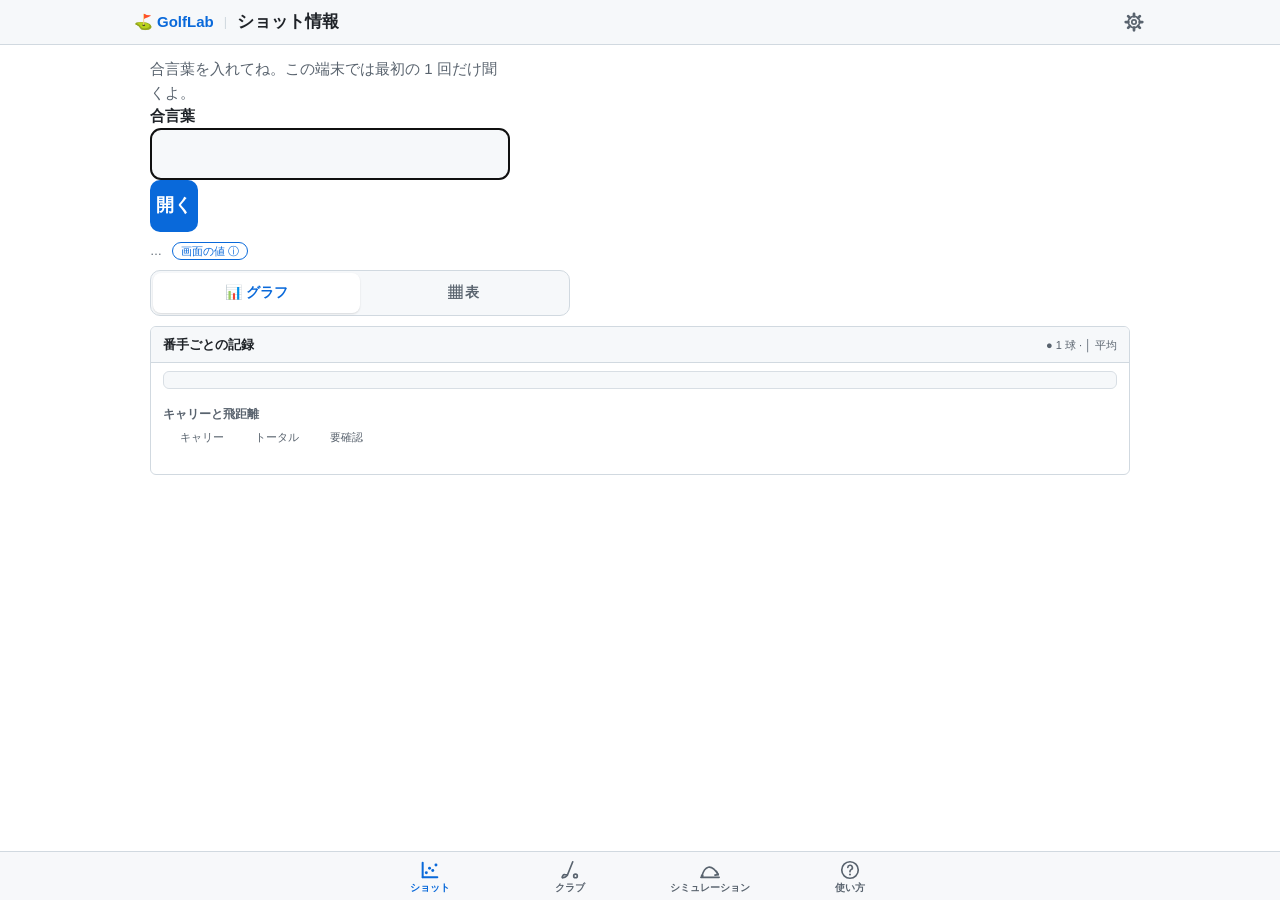
==== commit 08a0afb0: "deploy: GolfLab PWA trial (fake data) 2026-11-16 11:28" ====
--- a/index.html
+++ b/index.html
@@ -4,7 +4,9 @@
 <meta charset="utf-8">
 <meta name="viewport" content="width=device-width, initial-scale=1, viewport-fit=cover">
 
-<meta name="theme-color" content="#f6f8fa">
+<meta name="theme-color" media="(prefers-color-scheme: light)" content="#f6f8fa">
+<meta name="theme-color" media="(prefers-color-scheme: dark)" content="#151b23">
+<meta name="apple-mobile-web-app-status-bar-style" content="black-translucent">
 <meta http-equiv="Content-Security-Policy"
       content="default-src 'self'; connect-src 'self'; script-src 'self'; style-src 'self' 'unsafe-inline'; img-src 'self' data:; object-src 'none'; base-uri 'none'; form-action 'none'; require-trusted-types-for 'script'">
 <title>GolfLab · ショット情報</title>
@@ -169,6 +171,9 @@
     <span class="app-name"><span class="ball">⛳</span>GolfLab</span>
     <span class="sep">|</span>
     <strong class="tab-name" id="tab-title">ショット情報</strong>
+    <button class="gear" type="button" id="settings-open" aria-label="設定" title="設定" aria-haspopup="dialog" aria-controls="settings" aria-expanded="false">
+      <svg viewBox="0 0 24 24" aria-hidden="true"><circle cx="12" cy="12" r="6.2"/><circle cx="12" cy="12" r="2.4"/><path class="teeth" d="M12 5.8V3M12 21v-2.8M5.8 12H3M21 12h-2.8M16.4 7.6l2-2M5.6 18.4l2-2M7.6 7.6l-2-2M18.4 18.4l-2-2"/></svg>
+    </button>
   </div>
 </header>
 <div id="error"></div>
@@ -469,6 +474,25 @@
     </a>
   </div>
 </nav>
+<div class="settings" id="settings" role="dialog" aria-modal="true" aria-labelledby="settings-title">
+  <div class="settings-backdrop" data-settings-close></div>
+  <div class="settings-panel">
+    <div class="settings-head">
+      <h2 class="settings-title" id="settings-title">設定</h2>
+      <button class="settings-close" type="button" data-settings-close>閉じる</button>
+    </div>
+    <section class="settings-sec">
+      <h3>この端末の鍵</h3>
+      <p class="settings-note">この端末に覚えた鍵を消すと、次に開く時にまた合言葉を聞くよ (押すと確かめが出る)。</p>
+      <div class="settings-slot" id="settings-erase-slot"><p class="settings-note settings-pc">iPhone の公開の写しで出る</p></div>
+    </section>
+    <section class="settings-sec">
+      <h3>ホーム画面に置く</h3>
+      <div class="settings-slot" id="settings-hint-slot"></div>
+      <p class="settings-note">Safari の共有 → ホーム画面に追加 · 図は <a href="#help" data-settings-close>使い方</a></p>
+    </section>
+  </div>
+</div>
 <script src="record_format.js"></script>
 <script src="decide.js"></script>
 <script src="store.js"></script>
@@ -478,6 +502,7 @@
 <script src="cells.js"></script>
 <script src="shots_table.js"></script>
 <script src="tabs.js"></script>
+<script src="settings.js"></script>
 <script src="app.js"></script>
 </body>
 </html>
--- a/tabs.css
+++ b/tabs.css
@@ -1,10 +1,10 @@
 
-:root { --tabbar-h: 58px; }
+:root { --tabbar-h: 48px; --appbar-h: 44px; }
 
 .appbar { position: sticky; top: 0; z-index: 20; display: flex; align-items: center; gap: 10px;
-          min-height: 48px; padding: env(safe-area-inset-top) max(16px, env(safe-area-inset-right)) 0 max(16px, env(safe-area-inset-left));
+          min-height: var(--appbar-h); padding: env(safe-area-inset-top) max(16px, env(safe-area-inset-right)) 0 max(16px, env(safe-area-inset-left));
           background: var(--canvas-subtle); border-bottom: 1px solid var(--border); }
-.appbar-inner { width: 100%; max-width: 1012px; margin: 0 auto; display: flex; align-items: center; gap: 10px; min-height: 48px; }
+.appbar-inner { width: 100%; max-width: 1012px; margin: 0 auto; display: flex; align-items: center; gap: 10px; min-height: var(--appbar-h); }
 .appbar .app-name { font-size: 15px; font-weight: 600; color: var(--accent); white-space: nowrap; }
 .appbar .app-name .ball { margin-right: 4px; }
 .appbar .tab-name { font-size: 17px; font-weight: 700; color: var(--fg); white-space: nowrap; overflow: hidden; text-overflow: ellipsis; }
@@ -24,11 +24,11 @@
             -webkit-backdrop-filter: blur(12px); backdrop-filter: blur(12px); }
 }
 .tabbar-inner { max-width: 560px; margin: 0 auto; display: grid; grid-template-columns: repeat(4, minmax(0, 1fr)); }
-.tabbar a { display: flex; flex-direction: column; align-items: center; justify-content: center; gap: 2px;
-            min-height: var(--tabbar-h); min-width: 44px; padding: 6px 2px 4px;
-            color: var(--fg-muted); text-decoration: none; font-size: 11px; font-weight: 600; line-height: 1.2;
+.tabbar a { display: flex; flex-direction: column; align-items: center; justify-content: center; gap: 1px;
+            min-height: var(--tabbar-h); min-width: 44px; padding: 3px 2px 2px;
+            color: var(--fg-muted); text-decoration: none; font-size: 10px; font-weight: 600; line-height: 1.2;
             -webkit-tap-highlight-color: transparent; }
-.tabbar a svg { width: 26px; height: 26px; display: block; overflow: visible; }
+.tabbar a svg { width: 22px; height: 22px; display: block; overflow: visible; }
 .tabbar a svg * { fill: none; stroke: currentColor; stroke-width: 1.8; stroke-linecap: round; stroke-linejoin: round; }
 .tabbar a svg .fill { fill: currentColor; stroke: none; }
 .tabbar a[aria-current="page"] { color: var(--accent); }
@@ -119,3 +119,47 @@
   .help-card { grid-template-columns: 1fr; justify-items: start; }
   .help-card svg { grid-row: auto; }
 }
+
+.gear { margin-left: auto; flex: none; display: inline-flex; align-items: center; justify-content: center;
+        width: 44px; height: 44px; margin-right: -10px; padding: 0; border: 0; border-radius: 10px;
+        background: transparent; color: var(--fg-muted); cursor: pointer; -webkit-tap-highlight-color: transparent; }
+.gear:hover, .gear[aria-expanded="true"] { color: var(--accent); }
+.gear:focus-visible { outline: 2px solid var(--accent); outline-offset: -4px; }
+.gear svg { width: 22px; height: 22px; display: block; overflow: visible; }
+.gear svg * { fill: none; stroke: currentColor; stroke-width: 1.8; stroke-linecap: round; stroke-linejoin: round; }
+.gear svg .teeth { stroke-width: 3; }
+.top > .gear { order: 1; }
+.top > :not(.crumb):not(.gear) { order: 2; }
+
+.settings { display: none; position: fixed; inset: 0; z-index: 60; }
+.settings.is-open { display: block; }
+.settings-backdrop { position: absolute; inset: 0; background: rgba(0, 0, 0, 0.45); }
+.settings-panel { position: absolute; left: 0; right: 0; bottom: 0; max-height: 85vh; overflow-y: auto;
+                  margin: 0 auto; max-width: 560px; padding: 4px 16px calc(16px + env(safe-area-inset-bottom));
+                  background: var(--canvas); color: var(--fg); border: 1px solid var(--border); border-bottom: 0;
+                  border-radius: 14px 14px 0 0; box-shadow: 0 -4px 16px rgba(0, 0, 0, 0.25); }
+.settings-head { display: flex; align-items: center; gap: 8px; min-height: 48px; border-bottom: 1px solid var(--border-muted); }
+.settings-title { margin: 0; font-size: 17px; font-weight: 700; }
+.settings-close { margin-left: auto; min-height: 44px; min-width: 64px; padding: 0 12px; font: inherit; font-size: 15px;
+                  font-weight: 600; border: 0; background: transparent; color: var(--accent); cursor: pointer; }
+.settings-sec { padding: 12px 0; border-bottom: 1px solid var(--border-muted); }
+.settings-sec:last-child { border-bottom: 0; }
+.settings-sec h3 { margin: 0 0 6px; font-size: 14px; font-weight: 700; }
+.settings-note { margin: 0 0 8px; font-size: 13px; color: var(--fg-muted); line-height: 1.6; }
+.settings-note a { color: var(--accent); }
+.settings-slot:empty { display: none; }
+.settings-slot #golflab-hint { margin: 0 0 8px; font-size: 14px; color: var(--fg); }
+.settings #golflab-erase { min-height: 44px; padding: 0 18px; font-size: 15px; border-color: var(--danger); color: var(--danger); }
+
+html.golflab-cover .settings { display: block; }
+html.golflab-cover .settings:not(.is-open) #golflab-erase {
+  position: fixed; top: calc(env(safe-area-inset-top) + 6px); right: max(12px, env(safe-area-inset-right)); z-index: 61; }
+
+#golflab-msg:empty { display: none; }
+#golflab-gate:has(> #golflab-ask[hidden]):has(> #golflab-msg:empty) { display: none; }
+
+:root { --statusbar-bg: #1f2328; }
+@media (prefers-color-scheme: dark) { :root { --statusbar-bg: var(--canvas-subtle); } }
+body::before { content: ""; position: fixed; top: 0; left: 0; right: 0; height: env(safe-area-inset-top, 0px);
+               background: var(--statusbar-bg); z-index: 40; pointer-events: none; }
+html.golflab-cover body::before { visibility: visible; }
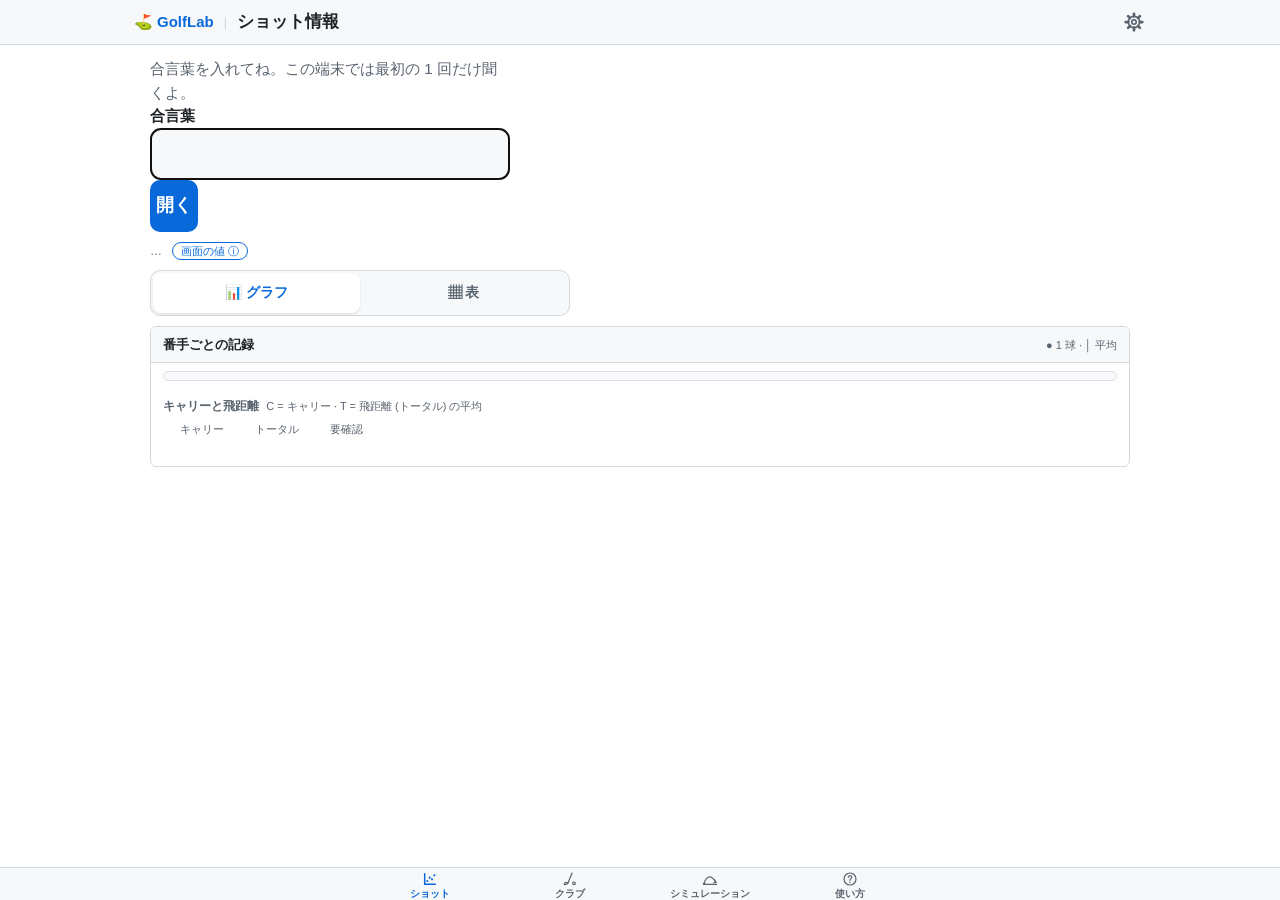
==== commit 09a142ba: "deploy: GolfLab PWA trial (fake data) 2026-11-17 11:18" ====
--- a/index.html
+++ b/index.html
@@ -5,7 +5,7 @@
 <meta name="viewport" content="width=device-width, initial-scale=1, viewport-fit=cover">
 
 <meta name="theme-color" media="(prefers-color-scheme: light)" content="#f6f8fa">
-<meta name="theme-color" media="(prefers-color-scheme: dark)" content="#151b23">
+<meta name="theme-color" media="(prefers-color-scheme: dark)" content="#10151c">
 <meta name="apple-mobile-web-app-status-bar-style" content="black-translucent">
 <meta http-equiv="Content-Security-Policy"
       content="default-src 'self'; connect-src 'self'; script-src 'self'; style-src 'self' 'unsafe-inline'; img-src 'self' data:; object-src 'none'; base-uri 'none'; form-action 'none'; require-trusted-types-for 'script'">
@@ -198,7 +198,7 @@
     <div class="Box-body small-multiples">
       <div class="controls" id="controls"></div>
       <div id="carry-wrap">
-        <h3>キャリーと飛距離</h3>
+        <h3>キャリーと飛距離 <span class="muted h3-key">C = キャリー · T = 飛距離 (トータル) の平均</span></h3>
         <div id="carry"></div>
         <div class="legend"><span class="key" title="キャリー (X-SWING の画面の値)"><i id="lg-carry"></i>キャリー</span><span class="key" title="飛距離 = トータル (室内の値・ラン込み)"><i id="lg-total"></i>トータル</span><span class="key" title="確認が要る球 (消さずに残す)"><i id="lg-flag"></i>要確認</span><span id="lg-tour" class="key"></span></div>
       </div>
--- a/tabs.css
+++ b/tabs.css
@@ -1,5 +1,5 @@
 
-:root { --tabbar-h: 48px; --appbar-h: 44px; }
+:root { --tabbar-h: 32px; --appbar-h: 44px; }
 
 .appbar { position: sticky; top: 0; z-index: 20; display: flex; align-items: center; gap: 10px;
           min-height: var(--appbar-h); padding: env(safe-area-inset-top) max(16px, env(safe-area-inset-right)) 0 max(16px, env(safe-area-inset-left));
@@ -11,7 +11,7 @@
 .appbar .sep { color: var(--border); }
 .appbar .appbar-right { margin-left: auto; display: flex; align-items: center; gap: 8px; }
 
-main { padding-bottom: calc(var(--tabbar-h) + 20px + env(safe-area-inset-bottom)) !important; }
+main { padding-bottom: calc(var(--tabbar-h) + 12px + env(safe-area-inset-bottom)) !important; }
 
 .tab-panel:not(.is-active), .sub-panel:not(.is-active) {
   visibility: hidden; height: 0; overflow: hidden; margin: 0; padding: 0; border: 0; }
@@ -25,10 +25,10 @@
 }
 .tabbar-inner { max-width: 560px; margin: 0 auto; display: grid; grid-template-columns: repeat(4, minmax(0, 1fr)); }
 .tabbar a { display: flex; flex-direction: column; align-items: center; justify-content: center; gap: 1px;
-            min-height: var(--tabbar-h); min-width: 44px; padding: 3px 2px 2px;
-            color: var(--fg-muted); text-decoration: none; font-size: 10px; font-weight: 600; line-height: 1.2;
+            min-height: var(--tabbar-h); min-width: 44px; padding: 2px 2px 1px; white-space: nowrap;
+            color: var(--fg-muted); text-decoration: none; font-size: 10px; font-weight: 600; line-height: 1.1;
             -webkit-tap-highlight-color: transparent; }
-.tabbar a svg { width: 22px; height: 22px; display: block; overflow: visible; }
+.tabbar a svg { width: 16px; height: 16px; display: block; overflow: visible; }
 .tabbar a svg * { fill: none; stroke: currentColor; stroke-width: 1.8; stroke-linecap: round; stroke-linejoin: round; }
 .tabbar a svg .fill { fill: currentColor; stroke: none; }
 .tabbar a[aria-current="page"] { color: var(--accent); }
@@ -159,7 +159,19 @@
 #golflab-gate:has(> #golflab-ask[hidden]):has(> #golflab-msg:empty) { display: none; }
 
 :root { --statusbar-bg: #1f2328; }
-@media (prefers-color-scheme: dark) { :root { --statusbar-bg: var(--canvas-subtle); } }
+:root { --appbar-bg: var(--canvas-subtle); }
+@media (prefers-color-scheme: dark) { :root { --statusbar-bg: #10151c; --appbar-bg: #10151c; } }
+.appbar, .top { background: var(--appbar-bg); }
 body::before { content: ""; position: fixed; top: 0; left: 0; right: 0; height: env(safe-area-inset-top, 0px);
                background: var(--statusbar-bg); z-index: 40; pointer-events: none; }
 html.golflab-cover body::before { visibility: visible; }
+
+svg text.lc { font-size: 10px; font-variant-numeric: tabular-nums; }
+#carry svg .axis text, #metrics svg .axis text { font-size: 10px; font-variant-numeric: tabular-nums; }
+.small-multiples h3 .h3-key { font-size: 11px; font-weight: 400; margin-left: 4px; }
+
+#controls.controls { padding: 4px 8px; gap: 0; }
+#controls .control-row { gap: 0 10px; font-size: 12px; }
+#controls .control-title { min-width: 0; font-size: 12px; }
+#controls .check { min-height: 32px; font-size: 12px; gap: 4px; }
+#controls .check input[type="checkbox"] { width: 18px; height: 18px; }
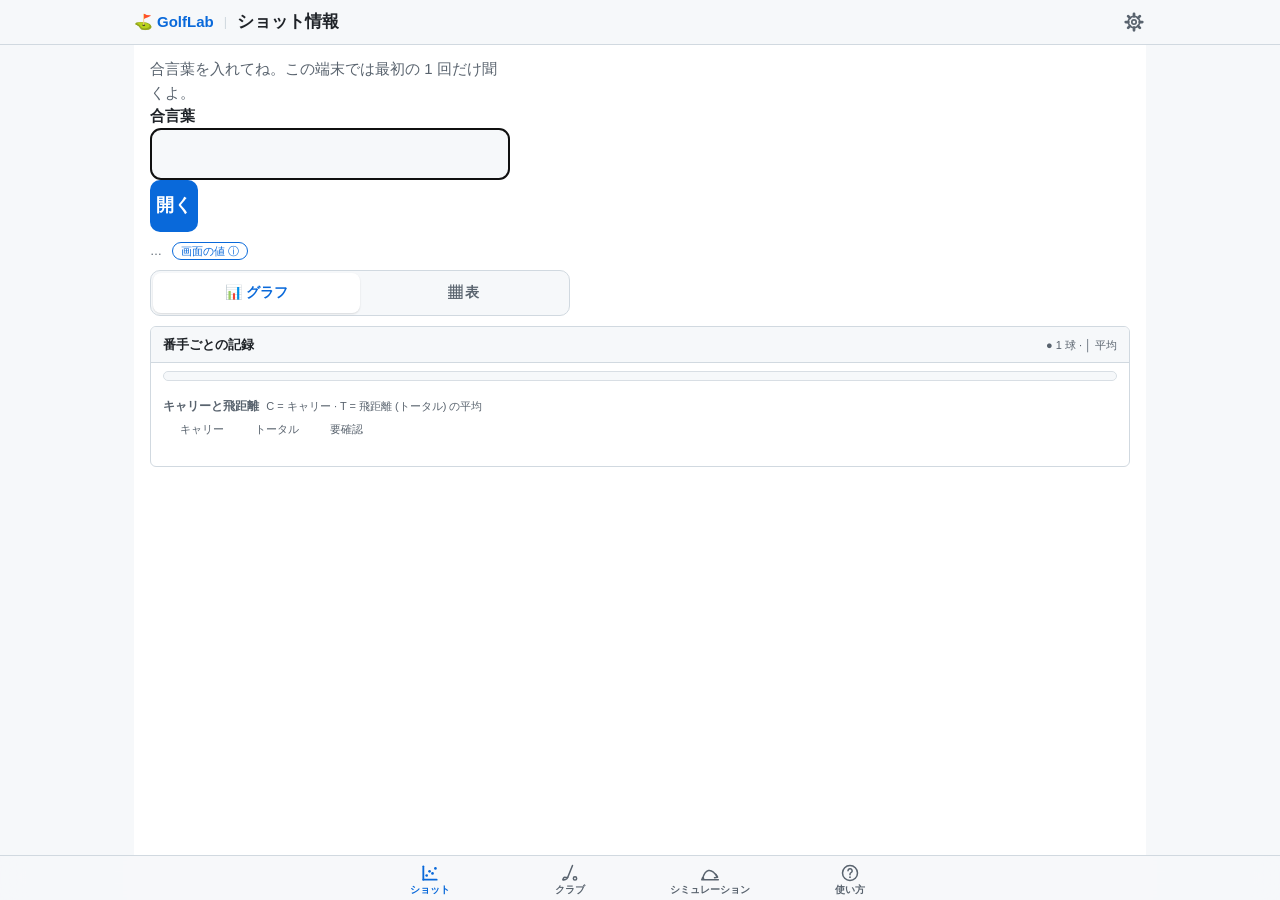
==== commit c115c663: "deploy: GolfLab PWA trial (fake data) 2026-11-17 13:15" ====
--- a/index.html
+++ b/index.html
@@ -164,6 +164,7 @@
 <link rel="manifest" href="manifest.webmanifest">
 <link rel="stylesheet" href="mobile.css">
 <link rel="stylesheet" href="tabs.css">
+<script class="early" src="topbar.js"></script>
 </head>
 <body>
 <header class="appbar">
@@ -482,6 +483,15 @@
       <button class="settings-close" type="button" data-settings-close>閉じる</button>
     </div>
     <section class="settings-sec">
+      <h3>上の帯の試し</h3>
+      <p class="settings-note">時計の辺りのモヤを比べる試し。選ぶとすぐ替わり、この端末に覚える。</p>
+      <div class="settings-choices" id="settings-topbar">
+        <label class="check"><input type="radio" name="topbar" value="a"><span>A · 今のまま</span></label>
+        <label class="check"><input type="radio" name="topbar" value="b"><span>B · 画面の地を上の帯の色に</span></label>
+        <label class="check"><input type="radio" name="topbar" value="c"><span>C · B と、上の帯を画面の上に固定</span></label>
+      </div>
+    </section>
+    <section class="settings-sec">
       <h3>この端末の鍵</h3>
       <p class="settings-note">この端末に覚えた鍵を消すと、次に開く時にまた合言葉を聞くよ (押すと確かめが出る)。</p>
       <div class="settings-slot" id="settings-erase-slot"><p class="settings-note settings-pc">iPhone の公開の写しで出る</p></div>
--- a/tabs.css
+++ b/tabs.css
@@ -1,5 +1,5 @@
 
-:root { --tabbar-h: 32px; --appbar-h: 44px; }
+:root { --tabbar-h: 44px; --appbar-h: 44px; }
 
 .appbar { position: sticky; top: 0; z-index: 20; display: flex; align-items: center; gap: 10px;
           min-height: var(--appbar-h); padding: env(safe-area-inset-top) max(16px, env(safe-area-inset-right)) 0 max(16px, env(safe-area-inset-left));
@@ -25,10 +25,10 @@
 }
 .tabbar-inner { max-width: 560px; margin: 0 auto; display: grid; grid-template-columns: repeat(4, minmax(0, 1fr)); }
 .tabbar a { display: flex; flex-direction: column; align-items: center; justify-content: center; gap: 1px;
-            min-height: var(--tabbar-h); min-width: 44px; padding: 2px 2px 1px; white-space: nowrap;
+            min-height: var(--tabbar-h); min-width: 44px; padding: 4px 2px 3px; white-space: nowrap;
             color: var(--fg-muted); text-decoration: none; font-size: 10px; font-weight: 600; line-height: 1.1;
             -webkit-tap-highlight-color: transparent; }
-.tabbar a svg { width: 16px; height: 16px; display: block; overflow: visible; }
+.tabbar a svg { width: 20px; height: 20px; display: block; overflow: visible; }
 .tabbar a svg * { fill: none; stroke: currentColor; stroke-width: 1.8; stroke-linecap: round; stroke-linejoin: round; }
 .tabbar a svg .fill { fill: currentColor; stroke: none; }
 .tabbar a[aria-current="page"] { color: var(--accent); }
@@ -175,3 +175,12 @@
 #controls .control-title { min-width: 0; font-size: 12px; }
 #controls .check { min-height: 32px; font-size: 12px; gap: 4px; }
 #controls .check input[type="checkbox"] { width: 18px; height: 18px; }
+
+html.topbar-b, html.topbar-c, html.topbar-b body, html.topbar-c body { background: var(--appbar-bg); }
+html.topbar-b main, html.topbar-c main { background: var(--canvas); }
+html.topbar-b main { min-height: calc(100vh - var(--topbar-h, 44px)); }
+html.topbar-c main { min-height: 100vh;
+  padding-top: calc(var(--topbar-h, calc(var(--appbar-h) + env(safe-area-inset-top, 0px))) + 8px) !important; }
+html.topbar-c .appbar, html.topbar-c header.top { position: fixed; top: 0; left: 0; right: 0; z-index: 20; }
+.settings-choices { display: grid; gap: 0; }
+.settings-choices .check { min-height: 44px; font-size: 15px; gap: 8px; }
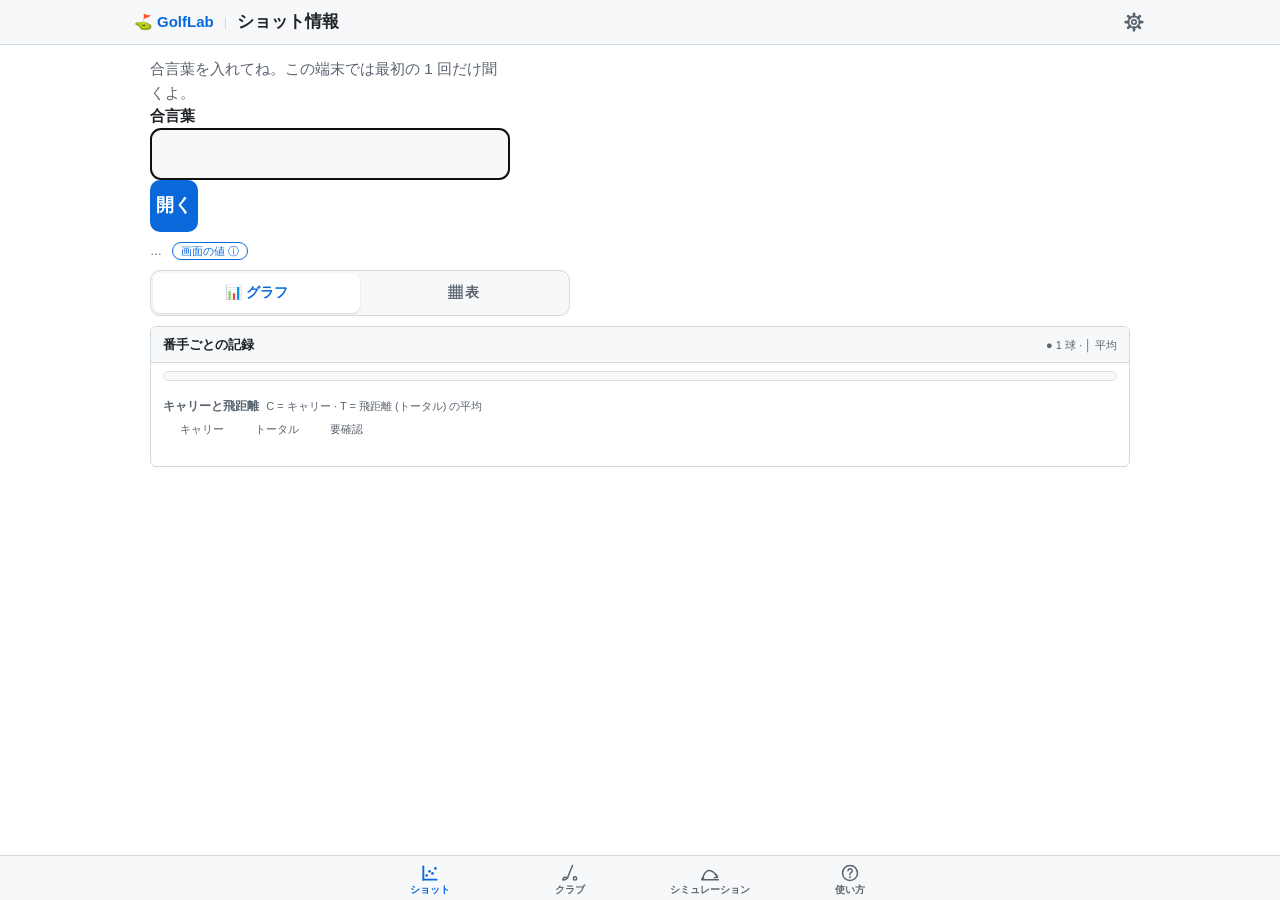
==== commit 23cb4cb8: "deploy: GolfLab PWA trial (fake data) 2026-11-17 14:28" ====
--- a/index.html
+++ b/index.html
@@ -2,11 +2,10 @@
 <html lang="ja">
 <head>
 <meta charset="utf-8">
-<meta name="viewport" content="width=device-width, initial-scale=1, viewport-fit=cover">
+<meta name="viewport" content="width=device-width, initial-scale=1">
 
 <meta name="theme-color" media="(prefers-color-scheme: light)" content="#f6f8fa">
 <meta name="theme-color" media="(prefers-color-scheme: dark)" content="#10151c">
-<meta name="apple-mobile-web-app-status-bar-style" content="black-translucent">
 <meta http-equiv="Content-Security-Policy"
       content="default-src 'self'; connect-src 'self'; script-src 'self'; style-src 'self' 'unsafe-inline'; img-src 'self' data:; object-src 'none'; base-uri 'none'; form-action 'none'; require-trusted-types-for 'script'">
 <title>GolfLab · ショット情報</title>
@@ -164,7 +163,6 @@
 <link rel="manifest" href="manifest.webmanifest">
 <link rel="stylesheet" href="mobile.css">
 <link rel="stylesheet" href="tabs.css">
-<script class="early" src="topbar.js"></script>
 </head>
 <body>
 <header class="appbar">
@@ -483,15 +481,6 @@
       <button class="settings-close" type="button" data-settings-close>閉じる</button>
     </div>
     <section class="settings-sec">
-      <h3>上の帯の試し</h3>
-      <p class="settings-note">時計の辺りのモヤを比べる試し。選ぶとすぐ替わり、この端末に覚える。</p>
-      <div class="settings-choices" id="settings-topbar">
-        <label class="check"><input type="radio" name="topbar" value="a"><span>A · 今のまま</span></label>
-        <label class="check"><input type="radio" name="topbar" value="b"><span>B · 画面の地を上の帯の色に</span></label>
-        <label class="check"><input type="radio" name="topbar" value="c"><span>C · B と、上の帯を画面の上に固定</span></label>
-      </div>
-    </section>
-    <section class="settings-sec">
       <h3>この端末の鍵</h3>
       <p class="settings-note">この端末に覚えた鍵を消すと、次に開く時にまた合言葉を聞くよ (押すと確かめが出る)。</p>
       <div class="settings-slot" id="settings-erase-slot"><p class="settings-note settings-pc">iPhone の公開の写しで出る</p></div>
--- a/tabs.css
+++ b/tabs.css
@@ -2,7 +2,7 @@
 :root { --tabbar-h: 44px; --appbar-h: 44px; }
 
 .appbar { position: sticky; top: 0; z-index: 20; display: flex; align-items: center; gap: 10px;
-          min-height: var(--appbar-h); padding: env(safe-area-inset-top) max(16px, env(safe-area-inset-right)) 0 max(16px, env(safe-area-inset-left));
+          min-height: var(--appbar-h); padding: 0 max(16px, env(safe-area-inset-right)) 0 max(16px, env(safe-area-inset-left));
           background: var(--canvas-subtle); border-bottom: 1px solid var(--border); }
 .appbar-inner { width: 100%; max-width: 1012px; margin: 0 auto; display: flex; align-items: center; gap: 10px; min-height: var(--appbar-h); }
 .appbar .app-name { font-size: 15px; font-weight: 600; color: var(--accent); white-space: nowrap; }
@@ -153,18 +153,14 @@
 
 html.golflab-cover .settings { display: block; }
 html.golflab-cover .settings:not(.is-open) #golflab-erase {
-  position: fixed; top: calc(env(safe-area-inset-top) + 6px); right: max(12px, env(safe-area-inset-right)); z-index: 61; }
+  position: fixed; top: 6px; right: max(12px, env(safe-area-inset-right)); z-index: 61; }
 
 #golflab-msg:empty { display: none; }
 #golflab-gate:has(> #golflab-ask[hidden]):has(> #golflab-msg:empty) { display: none; }
 
-:root { --statusbar-bg: #1f2328; }
 :root { --appbar-bg: var(--canvas-subtle); }
-@media (prefers-color-scheme: dark) { :root { --statusbar-bg: #10151c; --appbar-bg: #10151c; } }
+@media (prefers-color-scheme: dark) { :root { --appbar-bg: #10151c; } }
 .appbar, .top { background: var(--appbar-bg); }
-body::before { content: ""; position: fixed; top: 0; left: 0; right: 0; height: env(safe-area-inset-top, 0px);
-               background: var(--statusbar-bg); z-index: 40; pointer-events: none; }
-html.golflab-cover body::before { visibility: visible; }
 
 svg text.lc { font-size: 10px; font-variant-numeric: tabular-nums; }
 #carry svg .axis text, #metrics svg .axis text { font-size: 10px; font-variant-numeric: tabular-nums; }
@@ -175,12 +171,3 @@
 #controls .control-title { min-width: 0; font-size: 12px; }
 #controls .check { min-height: 32px; font-size: 12px; gap: 4px; }
 #controls .check input[type="checkbox"] { width: 18px; height: 18px; }
-
-html.topbar-b, html.topbar-c, html.topbar-b body, html.topbar-c body { background: var(--appbar-bg); }
-html.topbar-b main, html.topbar-c main { background: var(--canvas); }
-html.topbar-b main { min-height: calc(100vh - var(--topbar-h, 44px)); }
-html.topbar-c main { min-height: 100vh;
-  padding-top: calc(var(--topbar-h, calc(var(--appbar-h) + env(safe-area-inset-top, 0px))) + 8px) !important; }
-html.topbar-c .appbar, html.topbar-c header.top { position: fixed; top: 0; left: 0; right: 0; z-index: 20; }
-.settings-choices { display: grid; gap: 0; }
-.settings-choices .check { min-height: 44px; font-size: 15px; gap: 8px; }
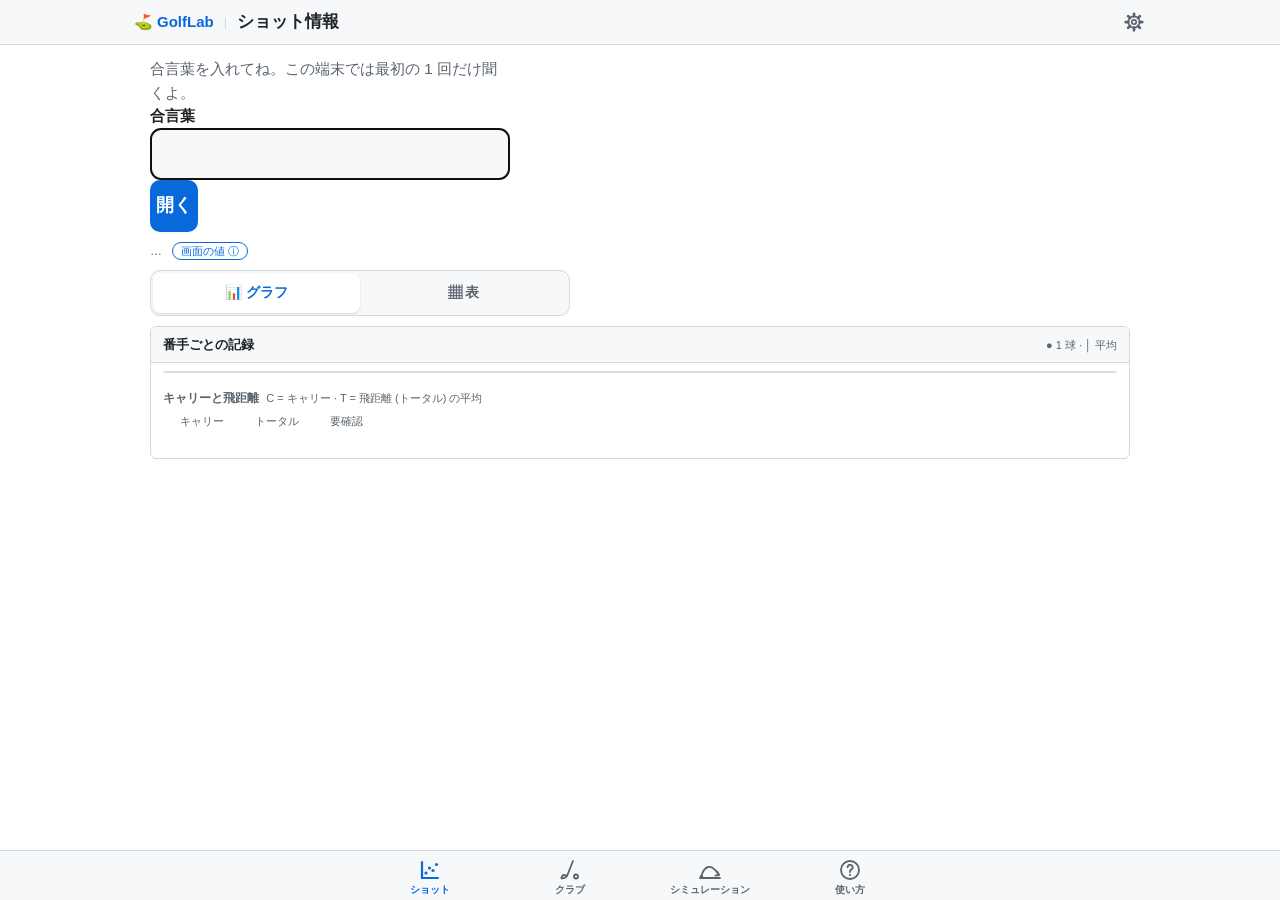
==== commit c2663d1f: "deploy: GolfLab PWA trial (fake data) 2026-11-17 14:55" ====
--- a/index.html
+++ b/index.html
@@ -235,11 +235,12 @@
 </section>
 <section class="tab-panel" id="tab-clubs" data-tab="clubs" aria-label="クラブ情報">
   <section class="Box">
-    <div class="Box-header"><h2 class="Box-title">クラブの仕様</h2><button class="info" type="button" data-for="specs-info" aria-expanded="false" title="記・測・算の意味と出所 (押すと開く)">ⓘ</button><span class="muted key" title="data/clubs.csv · 候補は data/candidate_clubs.csv">csv</span></div>
+    <div class="Box-header"><h2 class="Box-title">クラブの仕様</h2><button class="info" type="button" data-for="specs-info" aria-expanded="false" title="記・測・算の意味と出所 (押すと開く)">ⓘ</button></div>
     <div class="Box-body scroll"><div class="info-body" id="specs-info" hidden><p>出所: data/clubs.csv · 候補は data/candidate_clubs.csv</p></div><div id="specs"></div></div>
   </section>
   <section class="Box">
-    <div class="Box-header"><h2 class="Box-title">クラブのフロー</h2><span class="muted key" title="番手の順に線でつなぐ · 点線 = 直線の当てはめ (目安)"><i class="ln dash" style="border-color:var(--fg-muted)"></i>当てはめ</span></div>
+    <div class="Box-header"><h2 class="Box-title">クラブのフロー</h2><button class="info" type="button" data-for="flows-info" aria-expanded="false" title="線の意味 (押すと開く)">ⓘ</button></div>
+    <div class="info-body flows-info" id="flows-info" hidden><p>番手の順に線でつなぐ · 点線 = 直線の当てはめ (目安)</p></div>
     <div class="Box-body small-multiples" id="flows"></div>
   </section>
 </section>
--- a/tabs.css
+++ b/tabs.css
@@ -1,5 +1,5 @@
 
-:root { --tabbar-h: 44px; --appbar-h: 44px; }
+:root { --tabbar-h: 49px; --appbar-h: 44px; }
 
 .appbar { position: sticky; top: 0; z-index: 20; display: flex; align-items: center; gap: 10px;
           min-height: var(--appbar-h); padding: 0 max(16px, env(safe-area-inset-right)) 0 max(16px, env(safe-area-inset-left));
@@ -24,11 +24,11 @@
             -webkit-backdrop-filter: blur(12px); backdrop-filter: blur(12px); }
 }
 .tabbar-inner { max-width: 560px; margin: 0 auto; display: grid; grid-template-columns: repeat(4, minmax(0, 1fr)); }
-.tabbar a { display: flex; flex-direction: column; align-items: center; justify-content: center; gap: 1px;
-            min-height: var(--tabbar-h); min-width: 44px; padding: 4px 2px 3px; white-space: nowrap;
+.tabbar a { display: flex; flex-direction: column; align-items: center; justify-content: center; gap: 2px;
+            min-height: var(--tabbar-h); min-width: 44px; padding: 5px 2px 4px; white-space: nowrap;
             color: var(--fg-muted); text-decoration: none; font-size: 10px; font-weight: 600; line-height: 1.1;
             -webkit-tap-highlight-color: transparent; }
-.tabbar a svg { width: 20px; height: 20px; display: block; overflow: visible; }
+.tabbar a svg { width: 24px; height: 24px; display: block; overflow: visible; }
 .tabbar a svg * { fill: none; stroke: currentColor; stroke-width: 1.8; stroke-linecap: round; stroke-linejoin: round; }
 .tabbar a svg .fill { fill: currentColor; stroke: none; }
 .tabbar a[aria-current="page"] { color: var(--accent); }
@@ -166,8 +166,23 @@
 #carry svg .axis text, #metrics svg .axis text { font-size: 10px; font-variant-numeric: tabular-nums; }
 .small-multiples h3 .h3-key { font-size: 11px; font-weight: 400; margin-left: 4px; }
 
-#controls.controls { padding: 4px 8px; gap: 0; }
-#controls .control-row { gap: 0 10px; font-size: 12px; }
-#controls .control-title { min-width: 0; font-size: 12px; }
-#controls .check { min-height: 32px; font-size: 12px; gap: 4px; }
-#controls .check input[type="checkbox"] { width: 18px; height: 18px; }
+#controls.controls { padding: 0 8px; gap: 0; }
+#controls .control-row { flex-wrap: nowrap; align-items: center; gap: 0 5px; font-size: 12px; }
+#controls .control-title { min-width: 0; font-size: 12px; margin-right: 2px; }
+#controls .check.chip-check { position: relative; min-height: 44px; gap: 0; font-size: 12px; }
+#controls .chip-check input[type="checkbox"] { position: absolute; width: 1px; height: 1px; margin: 0; opacity: 0; pointer-events: none; }
+.chip-t { display: inline-flex; align-items: center; gap: 5px; height: 28px; padding: 0 9px; white-space: nowrap;
+          border: 1px solid var(--border); border-radius: 2em; color: var(--fg-muted); background: transparent; }
+.chip-check:has(input:checked) .chip-t { color: var(--fg); border-color: var(--accent); background: var(--accent-soft); }
+.chip-check:has(input:focus-visible) .chip-t { outline: 2px solid var(--accent); outline-offset: 1px; }
+.chip-dot { display: inline-block; width: 8px; height: 8px; border-radius: 50%; background: var(--fg-muted); opacity: 0.35; }
+.chip-check:has(input:checked) .chip-dot { opacity: 1; }
+.chip-check[data-series="mine"] .chip-dot { background: var(--accent); }
+.chip-check[data-series="total"] .chip-dot { background: var(--total); }
+.chip-check[data-series="pga"] .chip-dot { background: var(--pga); }
+.chip-check[data-series="lpga"] .chip-dot { background: var(--lpga); }
+
+button.info:not(.tag) { width: 44px; height: 44px; min-width: 44px; min-height: 44px; margin: -13px; padding: 0;
+  border: 0; border-radius: 50%; background: transparent; color: var(--accent); font-size: 17px; line-height: 1; }
+button.info:not(.tag):hover, button.info:not(.tag)[aria-expanded="true"] { background: transparent; color: var(--fg); }
+.flows-info { margin: 8px 12px 0; }
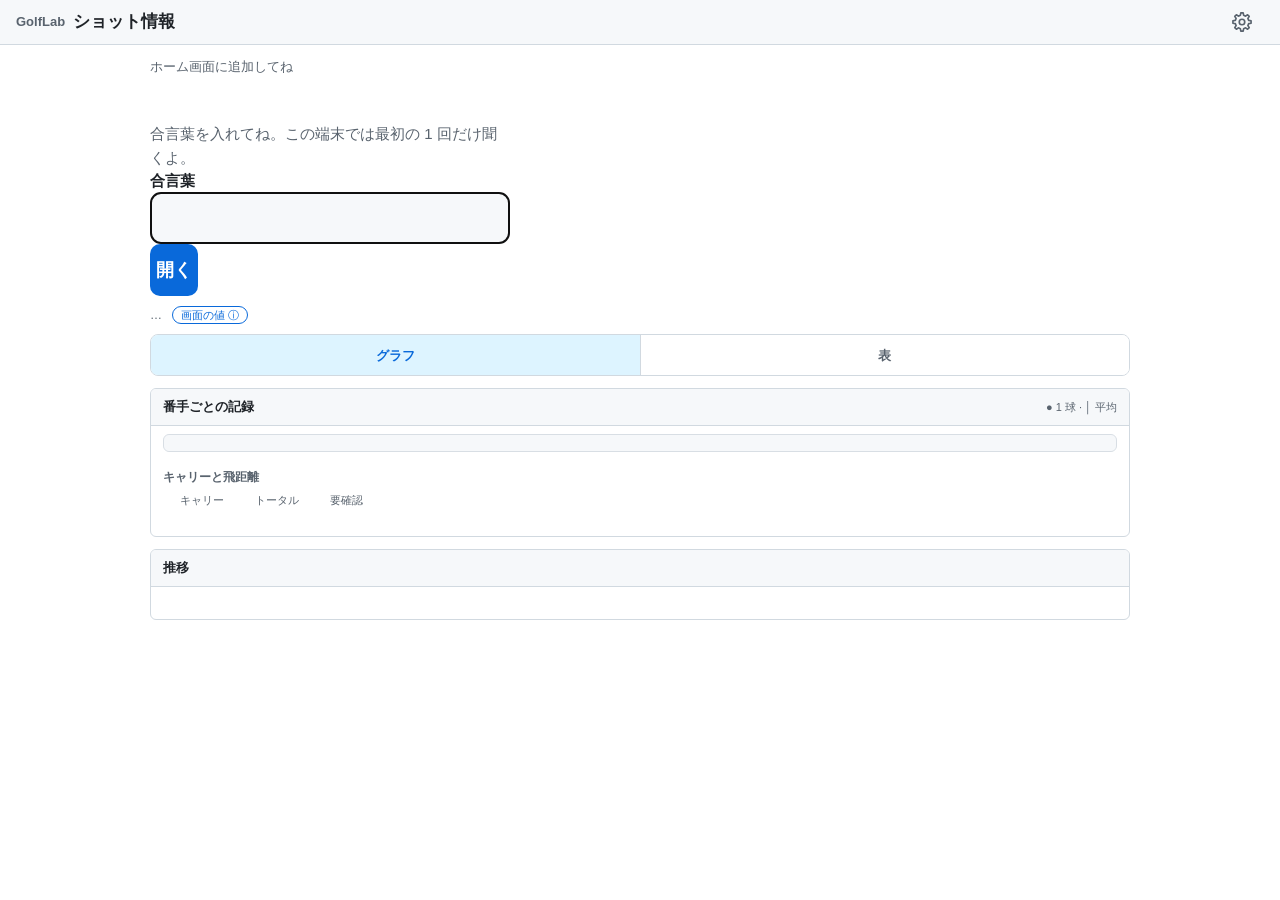
==== commit 61da7c38: "deploy: GolfLab PWA trial (fake data) 2026-11-23 01:03" ====
--- a/index.html
+++ b/index.html
@@ -3,12 +3,11 @@
 <head>
 <meta charset="utf-8">
 <meta name="viewport" content="width=device-width, initial-scale=1">
-
 <meta name="theme-color" media="(prefers-color-scheme: light)" content="#f6f8fa">
-<meta name="theme-color" media="(prefers-color-scheme: dark)" content="#10151c">
+<meta name="theme-color" media="(prefers-color-scheme: dark)" content="#151b23">
 <meta http-equiv="Content-Security-Policy"
       content="default-src 'self'; connect-src 'self'; script-src 'self'; style-src 'self' 'unsafe-inline'; img-src 'self' data:; object-src 'none'; base-uri 'none'; form-action 'none'; require-trusted-types-for 'script'">
-<title>GolfLab · ショット情報</title>
+<title>GolfLab</title>
 <style>
   :root {
     --fg: #1f2328; --fg-muted: #59636e; --canvas: #ffffff; --canvas-subtle: #f6f8fa;
@@ -28,12 +27,6 @@
   body { margin: 0; background: var(--canvas); color: var(--fg);
          font: 13px/1.5 -apple-system, BlinkMacSystemFont, "Segoe UI", "Noto Sans", "Meiryo", Helvetica, Arial, sans-serif; }
   .muted { color: var(--fg-muted); font-size: 12px; }
-  .top { position: sticky; top: 0; z-index: 2; background: var(--canvas-subtle); border-bottom: 1px solid var(--border);
-         padding: 10px 16px; display: flex; align-items: center; gap: 10px; flex-wrap: wrap; }
-  .crumb { font-size: 15px; color: var(--accent); white-space: nowrap; }
-  .crumb strong { font-weight: 600; }
-  .crumb .sep { color: var(--fg-muted); margin: 0 1px; }
-  .back { margin-left: auto; color: var(--accent); text-decoration: none; font-size: 12px; white-space: nowrap; }
   .Label { display: inline-block; padding: 0 7px; font-size: 11px; font-weight: 500; line-height: 18px;
            border: 1px solid var(--border); border-radius: 2em; color: var(--fg-muted); white-space: nowrap; }
   main { padding: 12px 16px; max-width: 1012px; margin: 0 auto; }
@@ -150,7 +143,6 @@
   i.ln.thin, .legend i.ln.thin { border-top-width: 1px; }
   i.ln.dash, .legend i.ln.dash { border-top-style: dashed; border-top-width: 2px; }
   .legend b { font-weight: 600; color: var(--fg); }
-  .top .info-body { flex-basis: 100%; margin: 0; }
   .Box-header > .info { align-self: center; }
   #traj-excluded { margin-top: 8px; }
   #traj-excluded .info-body { margin-top: 6px; }
@@ -159,89 +151,81 @@
   #error:empty { display: none; }
   #error { margin: 12px 16px; padding: 8px 12px; border: 1px solid var(--danger); border-radius: 6px; font-size: 12px; }
 </style>
+<link rel="stylesheet" href="screen.css">
 <meta name="golflab-v" content="1.1">
 <link rel="manifest" href="manifest.webmanifest">
 <link rel="stylesheet" href="mobile.css">
-<link rel="stylesheet" href="tabs.css">
 </head>
 <body>
 <header class="appbar">
-  <div class="appbar-inner">
-    <span class="app-name"><span class="ball">⛳</span>GolfLab</span>
-    <span class="sep">|</span>
-    <strong class="tab-name" id="tab-title">ショット情報</strong>
-    <button class="gear" type="button" id="settings-open" aria-label="設定" title="設定" aria-haspopup="dialog" aria-controls="settings" aria-expanded="false">
-      <svg viewBox="0 0 24 24" aria-hidden="true"><circle cx="12" cy="12" r="6.2"/><circle cx="12" cy="12" r="2.4"/><path class="teeth" d="M12 5.8V3M12 21v-2.8M5.8 12H3M21 12h-2.8M16.4 7.6l2-2M5.6 18.4l2-2M7.6 7.6l-2-2M18.4 18.4l-2-2"/></svg>
-    </button>
-  </div>
+  <span class="appbar-name">GolfLab</span>
+  <strong class="appbar-title" id="tab-title">ショット情報</strong>
 </header>
 <div id="error"></div>
 <div id="alarm" role="alert"></div>
 <main>
 <section class="tab-panel is-active" id="tab-shots" data-tab="shots" aria-label="ショット情報">
-<div class="tab-strip">
-  <span class="muted" id="counts">…</span>
-  <button class="info tag" type="button" data-for="note-full" aria-expanded="false"
-          title="数値はすべて X-SWING (室内シミュレーター) の画面の値。屋外で着地点を測った値ではない">画面の値 ⓘ</button>
-  <button class="info tag warn" type="button" data-for="note-full" aria-expanded="false" id="flag-tag" hidden>◎ 要確認</button>
-  <p class="info-body" id="note-full" hidden>数値はすべて <strong>X-SWING (室内シミュレーター) の画面の値</strong>。屋外で着地点を測った値ではないの。
-    <span id="flag-note"></span> 表で外したますは画面の中だけ (集計の表 results/ は全部の球)。</p>
-</div>
-<nav class="subseg" aria-label="グラフと表の切替">
-  <a href="#shots" data-sub="graph" aria-current="true">📊 グラフ</a>
-  <a href="#shots/table" data-sub="table" aria-current="false">▦ 表 <span class="Label warn" id="tbl-off-count" hidden></span></a>
-</nav>
+  <div class="tab-head">
+    <span class="muted" id="counts">…</span>
+    <button class="info tag" type="button" data-for="note-full" aria-expanded="false"
+            title="数値はすべて X-SWING (室内シミュレーター) の画面の値。屋外で着地点を測った値ではない">画面の値 ⓘ</button>
+    <button class="info tag warn" type="button" data-for="note-full" aria-expanded="false" id="flag-tag" hidden>◎ 要確認</button>
+    <p class="info-body" id="note-full" hidden>数値はすべて <strong>X-SWING (室内シミュレーター) の画面の値</strong>。屋外で着地点を測った値ではないの。
+      <span id="flag-note"></span> 表で外したますは画面の中だけ (集計の表は全部の球)。</p>
+  </div>
+  <nav class="subseg" aria-label="グラフと表の切り替え">
+    <a href="#shots" data-sub="graph" aria-current="true">グラフ</a>
+    <a href="#shots/table" data-sub="table" aria-current="false">表<span class="Label warn" id="cells-off" hidden></span></a>
+  </nav>
 <div class="sub-panel is-active" data-sub="graph">
   <section class="Box">
-    <div class="Box-header"><h2 class="Box-title">番手ごとの記録</h2><span class="muted key" title="1 点 = 1 球 · 縦線 = 平均 · 番手の右 = 平均値">● 1 球 · │ 平均</span></div>
+    <div class="Box-header"><h2 class="Box-title">番手ごとの記録</h2><span class="muted key" title="1 点 = 1 球 · 縦線 = 平均 · 左の列 = 平均値 · 番手を押すと球数">● 1 球 · │ 平均</span></div>
     <div class="Box-body small-multiples">
       <div class="controls" id="controls"></div>
       <div id="carry-wrap">
-        <h3>キャリーと飛距離 <span class="muted h3-key">C = キャリー · T = 飛距離 (トータル) の平均</span></h3>
+        <h3>キャリーと飛距離</h3>
         <div id="carry"></div>
         <div class="legend"><span class="key" title="キャリー (X-SWING の画面の値)"><i id="lg-carry"></i>キャリー</span><span class="key" title="飛距離 = トータル (室内の値・ラン込み)"><i id="lg-total"></i>トータル</span><span class="key" title="確認が要る球 (消さずに残す)"><i id="lg-flag"></i>要確認</span><span id="lg-tour" class="key"></span></div>
       </div>
       <div class="small-multiples" id="metrics"></div>
     </div>
   </section>
-  <section class="Box" hidden>
+  <section class="Box">
     <div class="Box-header"><h2 class="Box-title">推移</h2></div>
     <div class="empty" id="trend"></div>
   </section>
 </div>
 <div class="sub-panel" data-sub="table">
-<section class="Box">
-  <div class="Box-header">
-    <h2 class="Box-title">1 球ずつのデータ</h2>
-    <button class="info" type="button" data-for="cells-info" aria-expanded="false" title="説明 (押すと開く)">ⓘ</button>
-    <span class="muted" id="tbl-counts">…</span>
-    <span class="muted tbl-key" title="橙の縁 = 外れ値の候補 (印のある値) · ✕ = 使わない (値は消さない)"><i class="cand-sw"></i>候補 · ✕ 使わない</span>
-  </div>
-  <div class="Box-body">
-    <div class="tab-strip">
-      <button class="btn warn" type="button" id="tbl-off-cand" title="橙の縁のますを全部「使わない」にする">候補を全部外す</button>
-      <button class="btn" type="button" id="tbl-on-all" title="外したますを全部「使う」に戻す">全部戻す</button>
-    </div>
-    <div class="info-body" id="cells-info" hidden>
-      <p>ますを押すと「使う / 使わない」が入れ替わる。値は消さない (薄く残す)。球の番号を押すと 1 球まるごと。</p>
-      <p>使わないますは、グラフの平均・n=、シミュレーション、計算モデルの HS の答え合わせで使わない。ほかの項目のますは使う。</p>
-      <p>橙の縁 = 外れ値の候補: HS の印 (hs_…) → HS · high_smash_review → ミート率 · low_spin_review → バックスピン。</p>
-      <p>このブラウザだけに覚える (data.json は変えない)。</p>
-    </div>
-    <div class="scroll" id="tbl-table"></div>
-  </div>
-</section>
+  <section class="Box" id="table-box">
+    <div class="Box-header">
+      <h2 class="Box-title">ます</h2>
+      <button class="info" type="button" data-for="cells-info" aria-expanded="false" title="説明 (押すと開く)">ⓘ</button>
+      <button class="btn warn" type="button" id="off-cand" title="橙の縁のますを全部「使わない」にする">候補を全部外す</button>
+      <button class="btn" type="button" id="on-all" title="外したますを全部「使う」に戻す">全部戻す</button>
+      <span class="muted key" title="橙の縁 = 外れ値の候補 (印のある値・マウスで印の名前) · ✕ = 使わない (値は消さない)"><i class="cand-sw"></i>候補 · ✕ 使わない</span>
+    </div>
+    <div class="table-counts"><span class="muted" id="table-counts">…</span> <span class="Label warn" id="off-count" hidden></span></div>
+    <div class="Box-body">
+      <div class="info-body" id="cells-info" hidden>
+        <p>ますを押すと「使う / 使わない」が入れ替わる。値は消さない (薄く残す)。</p>
+        <p>使わないますは、ショット情報のグラフの平均・球数、シミュレーション、計算モデルの HS の答え合わせで使わない。ほかの項目のますは使う。</p>
+        <p>橙の縁 = 外れ値の候補: HS の印 (hs_…) → HS · high_smash_review → ミート率 · low_spin_review → バックスピン。</p>
+        <p>このブラウザだけに覚える (記録は変えない)。</p>
+        <p>表で外したますは画面の中だけ (集計の表は全部の球)。</p>
+      </div>
+      <div class="scroll" id="table"></div>
+    </div>
+  </section>
 </div>
 </section>
 <section class="tab-panel" id="tab-clubs" data-tab="clubs" aria-label="クラブ情報">
   <section class="Box">
     <div class="Box-header"><h2 class="Box-title">クラブの仕様</h2><button class="info" type="button" data-for="specs-info" aria-expanded="false" title="記・測・算の意味と出所 (押すと開く)">ⓘ</button></div>
-    <div class="Box-body scroll"><div class="info-body" id="specs-info" hidden><p>出所: data/clubs.csv · 候補は data/candidate_clubs.csv</p></div><div id="specs"></div></div>
+    <div class="Box-body scroll"><div class="info-body" id="specs-info" hidden><p>出所: クラブの記録 (パパの実測と表の記載値) · 候補は調べた候補のクラブの仕様 (カタログの参考値)</p></div><div id="specs"></div></div>
   </section>
   <section class="Box">
     <div class="Box-header"><h2 class="Box-title">クラブのフロー</h2><button class="info" type="button" data-for="flows-info" aria-expanded="false" title="線の意味 (押すと開く)">ⓘ</button></div>
-    <div class="info-body flows-info" id="flows-info" hidden><p>番手の順に線でつなぐ · 点線 = 直線の当てはめ (目安)</p></div>
-    <div class="Box-body small-multiples" id="flows"></div>
+    <div class="Box-body"><div class="info-body" id="flows-info" hidden>番手の順に線でつなぐ · 点線 = 直線の当てはめ (目安)</div><div class="small-multiples" id="flows"></div></div>
   </section>
 </section>
 <section class="tab-panel" id="tab-sim" data-tab="sim" aria-label="シミュレーション">
@@ -257,14 +241,14 @@
         <li data-sim="weight">人は計算どおりに反応しない (Haeufle 2012: シャフト +22 g で 12 人中 10 人は差が検出されなかった)。</li>
         <li data-sim="weight">ヘッドに付けた時のボールスピードとスピンの補正は、法線方向・接線方向の衝突の式による近似 (Penner 2001)。シャフト・グリップに付けた時は衝突への寄与を 0 とする簡略化。</li>
         <li data-sim="weight">MOI は部品モデルの推定 I_est (一様なシャフト・ヘッド自身の慣性は無視)。m·B² より大きいのはシャフトとグリップの項を足したため。</li>
-        <li data-sim="swap">カタログの参考値から計算した見積もり・買った・替えた記録ではない。候補の仕様はカタログの参考値 (data/candidate_clubs.csv) で、パパの実測とはずれることがある。全部の欄を手で書き換えられる。</li>
+        <li data-sim="swap">カタログの参考値から計算した見積もり・買った・替えた記録ではない。候補の仕様はカタログの参考値 (調べた候補のクラブの仕様) で、パパの実測とはずれることがある。全部の欄を手で書き換えられる。</li>
         <li data-sim="swap">土台との条件の近さは、パパの記録 (土台の番手) とロフト・長さがどれだけ近いかの目安で、当てはまりの保証ではない (カタログの値の確かさとは別)。</li>
         <li data-sim="swap">θ・e・p・δ は当てはめの値 (この式に当てはめた値)。本物のスピンロフト・反発係数・入射角ではなく、δ も動的ロフトそのものではない (静的ロフトからの補正角)。転がりのモデルのずれ・ヘッド質量の誤差・計測誤差を吸い込む。</li>
         <li data-sim="swap">候補にも土台の e をそのまま使っている (e の持ち越し)。クラブが変わっても同じかは確かめていない (Penner 2001 も e を衝突速度に依存させている)。逆算には記録の HS がそのまま入る。</li>
         <li data-sim="swap">計算モデルの詳細のツアーの答え合わせ (ツアー平均の 5W から 3W・Driver を予測) では打出角が低く出た。キャリーは独立に検証していない 2D 弾道による参考の差 (計算 − 計算)。</li>
         <li data-sim="swap">バランス点は SW の差から出した、土台のずれを持ち越した推定 (記載と実測の差が候補にも共通する計器のずれかは確かめていない)。</li>
         <li data-sim="swing">振りを変えた線は、当てはめた当たり方のまま、HS だけ変えた仮定の軌跡 (PGA 選手の球になるわけではない・速さで当たり方が変わることは入れていない)。</li>
-        <li data-sim="align">「そろえる」は球ごとの HS をその番手のツアー平均 (TrackMan 2023 の外部の平均・パパの記録ではない) にする。HS の式の比を掛けない。使わないます (表 → で選ぶ) の値は計算に渡さない。</li>
+        <li data-sim="align">「そろえる」は球ごとの HS をその番手のツアー平均 (TrackMan 2023 の外部の平均・パパの記録ではない) にする。HS の式の比を掛けない。使わないます (表で選ぶ) の値は計算に渡さない。</li>
         <li data-sim="hs">HS は 2 つの式で見積もった: HS' / HS = (R + L') / (R + L) × (X / X')^n (腕 + クラブの比較式 × クラブの MOI の補正 (経験)・R = 肩から手首・L = クラブの長さ・重さを足す時は長さが同じなので MOI の補正だけ)。X = グリップ端の MOI (中心) か、肩まわりの MOI (腕 + クラブ・腕の質量と慣性は Lampsa 1975 の仮定)。指数 n はグリップ端の MOI に当てはめた値で、肩まわりに使うのは転用。二重振り子から導いた理論式ではなく、2 つの式が本当の値を挟む保証もない。替える時は 3W もウェッジも、クラブの種類・長さの領域をまたぐ転用。</li>
         <li data-sim="hs" id="sim-arm"></li>
         <li data-sim="band">幅は選んだ HS の式 (グリップ端 / 肩まわりの MOI) と n (0.19〜0.28) の感度 (4U はシャフトの仮定 2 通りも) で、実際の誤差の範囲ではない。e の移植・摩擦・打点・打ち方・弾道モデルの誤差を含まない。</li>
@@ -338,171 +322,69 @@
   </section>
 </section>
 <section class="tab-panel" id="tab-help" data-tab="help" aria-label="使い方">
-<section class="Box">
-  <div class="Box-header"><h2 class="Box-title">タブで見られる物</h2></div>
-  <div class="Box-body">
-    <div class="help-grid">
-      <a class="help-card" href="#shots">
-        <svg viewBox="0 0 24 24" aria-hidden="true"><path d="M4 20h16"/><path d="M4 4v16"/><circle class="fill" cx="8" cy="15" r="1.6"/><circle class="fill" cx="11.5" cy="10" r="1.6"/><circle class="fill" cx="15" cy="12.5" r="1.6"/><circle class="fill" cx="18.5" cy="6.5" r="1.6"/></svg>
-        <b>ショット</b><span>番手ごとの記録のグラフ · 1 球ずつの表 (ますを外せる)</span>
-      </a>
-      <a class="help-card" href="#clubs">
-        <svg viewBox="0 0 24 24" aria-hidden="true"><path d="M15 3 9.2 17.5"/><path d="M9.2 17.5c-.4 1-1.3 1.9-2.6 2.3l-2.3.7c-.7.2-1.1-.4-.8-1l.9-1.6c.4-.7 1.2-1 2-.8z"/><circle cx="18" cy="18.5" r="2"/></svg>
-        <b>クラブ</b><span>クラブの仕様の表 · 重さや長さの流れ</span>
-      </a>
-      <a class="help-card" href="#sim">
-        <svg viewBox="0 0 24 24" aria-hidden="true"><path d="M3 19C6 8 13 4 21 17"/><path d="M2 20h20"/><circle class="fill" cx="3.5" cy="18.5" r="1.6"/><path d="M19 13.5 21 17l-3.6.6"/></svg>
-        <b>シミュレーション</b><span>ボールの軌跡 · クラブや振りを「変える」と、今と変えた後を重ねる · 式 → で計算モデル</span>
-      </a>
-      <div class="help-card">
-        <svg viewBox="0 0 24 24" aria-hidden="true"><rect x="3" y="5" width="18" height="12" rx="2"/><path d="M8 21h8"/><path d="M12 17v4"/><path d="M7 13l3-4 3 3 4-5"/></svg>
-        <b>数値の出所</b><span>全部 X-SWING (室内シミュレーター) の画面の値 · 屋外で測った値ではない</span>
-      </div>
-    </div>
-  </div>
-</section>
-
-<section class="Box">
-  <div class="Box-header"><h2 class="Box-title">グラフの読み方</h2></div>
-  <div class="Box-body help-fig">
-    <figure>
-      <figcaption>番手ごとの記録</figcaption>
-      <svg viewBox="0 0 300 92" role="img" aria-label="1 点が 1 球・縦線が平均・右の数字が平均値">
-        <rect class="row-bg" x="0" y="8" width="300" height="24" rx="3"/>
-        <text x="4" y="25">7I</text>
-        <line x1="40" y1="32" x2="250" y2="32" style="stroke:var(--grid)"/>
-        <circle cx="114" cy="20" r="5" style="fill:var(--accent)" opacity="0.8"/>
-        <circle cx="132" cy="20" r="5" style="fill:var(--accent)" opacity="0.8"/>
-        <circle cx="144" cy="20" r="5" style="fill:var(--accent)" opacity="0.8"/>
-        <circle cx="170" cy="20" r="5" fill="none" style="stroke:var(--attention-em)" stroke-width="2" stroke-dasharray="3 2"/>
-        <line x1="140" y1="10" x2="140" y2="30" style="stroke:var(--accent)" stroke-width="2.5"/>
-        <text x="258" y="25" font-weight="600">○○</text>
-        <text class="dim" x="98" y="52">● 1 球</text>
-        <text class="dim" x="140" y="66" text-anchor="middle">│ 平均</text>
-        <text class="dim" x="170" y="52">◌ 要確認</text>
-        <text class="dim" x="258" y="45">平均値</text>
-        <path d="M114 27 L106 42" style="stroke:var(--fg-muted)" fill="none"/>
-        <path d="M140 30 L140 56" style="stroke:var(--fg-muted)" fill="none" stroke-dasharray="2 2"/>
-        <path d="M172 27 L180 42" style="stroke:var(--fg-muted)" fill="none"/>
-        <text class="dim" x="4" y="86">緑 ◆ = PGA 平均 · ピンク ▲ = LPGA 平均 (外部の値)</text>
-      </svg>
-    </figure>
-    <figure>
-      <figcaption>ボールの軌跡</figcaption>
-      <svg viewBox="0 0 300 120" role="img" aria-label="線は計算・印は測った値・紫は変えた後">
-        <line x1="10" y1="80" x2="290" y2="80" style="stroke:var(--grid)"/>
-        <path d="M12 80 Q120 4 236 80" fill="none" style="stroke:var(--accent)" stroke-width="2.5"/>
-        <path d="M12 80 Q132 -10 262 80" fill="none" style="stroke:var(--after)" stroke-width="2.5"/>
-        <path d="M12 80 L80 36" style="stroke:var(--fg-muted)" stroke-width="1"/>
-        <text x="236" y="84" text-anchor="middle" style="fill:var(--accent)">◆</text>
-        <line x1="108" y1="40" x2="140" y2="40" style="stroke:var(--fg-muted)" stroke-width="2.5"/>
-        <text class="dim" x="44" y="30">打ち出し</text>
-        <text class="dim" x="147" y="36">最高点</text>
-        <text class="dim" x="10" y="100"><tspan style="fill:var(--accent)">─</tspan> 線 = 計算 · <tspan style="fill:var(--accent)">◆</tspan> = 測ったキャリー</text>
-        <text class="dim" x="10" y="116"><tspan style="fill:var(--after)">─</tspan> 紫 = 「変える」の後 (計算)</text>
-      </svg>
-    </figure>
-  </div>
-</section>
-
-<section class="Box">
-  <div class="Box-header"><h2 class="Box-title">印の意味</h2></div>
-  <div class="Box-body">
-    <table class="help-t">
-      <tr><th><span class="chip flag">◎ 要確認</span></th><td>確認が要る球。消さずに残して、橙で出す</td></tr>
-      <tr><th><span class="chip cand">○○.○</span></th><td>橙の縁 = 外れ値の候補のます</td></tr>
-      <tr><th><span class="chip off">○○.○</span></th><td>✕ = 使わない (値は消さない)。グラフの平均とシミュレーションから外れる</td></tr>
-    </table>
-    <table class="help-t" style="margin-top:8px">
-      <tr><th>候補の印</th><td><b>どのますか</b></td></tr>
-      <tr><th>hs_…</th><td>HS (最初から ✕)</td></tr>
-      <tr><th>high_smash_review</th><td>ミート率</td></tr>
-      <tr><th>low_spin_review</th><td>バックスピン</td></tr>
-    </table>
-    <p class="help-note">外したますはこのブラウザだけに覚える · 「全部戻す」で元に戻る</p>
-  </div>
-</section>
-
-<section class="Box">
-  <div class="Box-header"><h2 class="Box-title">クラブの表の 記・測・算</h2></div>
-  <div class="Box-body">
-    <table class="help-t">
-      <tr><th><span class="chip k">記</span></th><td>表の記載値 (ロフト・長さ・ライ・SW・シャフト)</td></tr>
-      <tr><th><span class="chip k">測</span></th><td>パパの測定値 (重さ・バランス点)</td></tr>
-      <tr><th><span class="chip k">算</span></th><td>計算した値 (Q14 = 重さ × (バランス点 − 35.56 cm)・SW の元)</td></tr>
-    </table>
-    <p class="help-note">薄い行 = 使っていないクラブや調べた候補 (メーカーの仕様表の値)</p>
-  </div>
-</section>
-
-<section class="Box">
-  <div class="Box-header"><h2 class="Box-title">iPhone のホーム画面に置く</h2></div>
-  <div class="Box-body">
-    <ol class="steps">
-      <li><span class="n">1</span>
-        <svg viewBox="0 0 24 24" aria-hidden="true"><circle cx="12" cy="12" r="9"/><path d="M12 3v18"/><path d="M3 12h18"/><path d="M12 3c3 3 3 15 0 18"/><path d="M12 3c-3 3-3 15 0 18"/></svg>
-        Safari で開く</li>
-      <li><span class="n">2</span>
-        <svg viewBox="0 0 24 24" aria-hidden="true"><path d="M12 3v12"/><path d="M8 7l4-4 4 4"/><path d="M6 11H5v10h14V11h-1"/></svg>
-        共有を押す</li>
-      <li><span class="n">3</span>
-        <svg viewBox="0 0 24 24" aria-hidden="true"><rect x="4" y="4" width="16" height="16" rx="4"/><path d="M12 8v8"/><path d="M8 12h8"/></svg>
-        ホーム画面に追加</li>
-    </ol>
-    <p class="help-note">次からはホーム画面のアイコンから開く (アプリのように全画面で出る)</p>
-  </div>
-</section>
+  <section class="Box">
+    <div class="Box-header"><h2 class="Box-title">画面の読み方</h2></div>
+    <div class="Box-body help">
+      <p><a href="#shots">ショット</a>: パパの球の記録。<strong>グラフ</strong>は番手ごとの点 (1 点 = 1 球) と平均の縦線、<strong>表</strong>は 1 行 1 球の記録で、ますを押すと使う / 使わないが入れ替わる。番手の札を押すと、図に使った球数が出る。</p>
+      <p><a href="#clubs">クラブ</a>: クラブの仕様の表と、番手の順に線でつないだフロー図。薄い行は使っていないクラブと調べた候補。</p>
+      <p><a href="#sim">シミュレーション</a>: パパの球から計算した軌跡 (線) と測った値 (印) を重ねた図。「変える」でクラブ・重さ・振りを変えると、変えた後の線を紫で重ねる。</p>
+      <figure class="help-fig">
+        <svg viewBox="0 0 300 80" role="img" aria-label="例の図: 1 点が 1 球・縦線が平均">
+          <line x1="40" y1="60" x2="290" y2="60" style="stroke:var(--grid)"/>
+          <text x="4" y="44" class="dim">番手</text>
+          <circle cx="120" cy="40" r="4" style="fill:var(--accent)"/><circle cx="150" cy="40" r="4" style="fill:var(--accent)"/><circle cx="185" cy="40" r="4" style="fill:var(--attention-em)"/>
+          <line x1="152" y1="26" x2="152" y2="54" style="stroke:var(--fg)"/>
+          <text x="138" y="20" class="dim">平均 ○○ yd</text>
+          <text x="120" y="76" class="dim">○○ 球</text>
+        </svg>
+        <figcaption class="muted">例の図 (数は字「○○」で、パパの記録の数ではない)</figcaption>
+      </figure>
+    </div>
+  </section>
+  <section class="Box">
+    <div class="Box-header"><h2 class="Box-title">印の意味</h2></div>
+    <div class="Box-body help">
+      <p><strong>◎ 要確認</strong>・橙の点と橙の点線: 確認が要る球 (消さずに残す)。</p>
+      <p>表の<strong>橙の縁</strong>のます: 外れ値の候補 (印のある値)。<strong>✕</strong> のます: 使わない (値は消さない・このブラウザだけに覚える)。</p>
+      <p>クラブの仕様の見出しの<strong>記</strong> = 表の記載値・<strong>測</strong> = パパの測定値・<strong>算</strong> = 計算した値。</p>
+    </div>
+  </section>
+  <section class="Box">
+    <div class="Box-header"><h2 class="Box-title">数字の種類と出所</h2></div>
+    <div class="Box-body help">
+      <p>パパの球の数字は X-SWING (室内シミュレーター) の画面の値で、屋外で着地点を測った値ではない。クラブの数字は、パパの実測・表の記載値・メーカーの仕様表の値 (候補) を見出しの印で分けている。</p>
+      <p>線と「変えた後」の数字は計算 (モデル値)。PGA・LPGA は外部の平均 (TrackMan) で、パパの記録ではない。札と ⓘ のマウスの文と開く箱に、数字の種類と出所を書いている。</p>
+    </div>
+  </section>
+  <section class="Box">
+    <div class="Box-header"><h2 class="Box-title">iPhone のホーム画面に追加する</h2></div>
+    <div class="Box-body help">
+      <ol class="help-steps">
+        <li>Safari でこの画面を開く。</li>
+        <li>下の共有のボタン (四角から上向きの矢印) を押す。</li>
+        <li>「ホーム画面に追加」を選び、右上の「追加」を押す。</li>
+      </ol>
+      <p class="muted">次からはホーム画面のアイコンから開く (全画面で出る)。</p>
+    </div>
+  </section>
 </section>
 </main>
-<nav class="tabbar" aria-label="画面の切替">
-  <div class="tabbar-inner">
-    <a href="#shots" data-tab="shots" aria-current="page">
-      <svg viewBox="0 0 24 24" aria-hidden="true"><path d="M4 20h16"/><path d="M4 4v16"/><circle class="fill" cx="8" cy="15" r="1.6"/><circle class="fill" cx="11.5" cy="10" r="1.6"/><circle class="fill" cx="15" cy="12.5" r="1.6"/><circle class="fill" cx="18.5" cy="6.5" r="1.6"/></svg>
-      <span>ショット</span>
-    </a>
-    <a href="#clubs" data-tab="clubs">
-      <svg viewBox="0 0 24 24" aria-hidden="true"><path d="M15 3 9.2 17.5"/><path d="M9.2 17.5c-.4 1-1.3 1.9-2.6 2.3l-2.3.7c-.7.2-1.1-.4-.8-1l.9-1.6c.4-.7 1.2-1 2-.8z"/><circle cx="18" cy="18.5" r="2"/></svg>
-      <span>クラブ</span>
-    </a>
-    <a href="#sim" data-tab="sim">
-      <svg viewBox="0 0 24 24" aria-hidden="true"><path d="M3 19C6 8 13 4 21 17"/><path d="M2 20h20"/><circle class="fill" cx="3.5" cy="18.5" r="1.6"/><path d="M19 13.5 21 17l-3.6.6" /></svg>
-      <span>シミュレーション</span>
-    </a>
-    <a href="#help" data-tab="help">
-      <svg viewBox="0 0 24 24" aria-hidden="true"><circle cx="12" cy="12" r="9"/><path d="M9.6 9.3a2.5 2.5 0 1 1 3.6 2.3c-.8.4-1.2 1-1.2 1.8v.6"/><circle class="fill" cx="12" cy="17" r="1.1"/></svg>
-      <span>使い方</span>
-    </a>
-  </div>
+<nav class="tabbar" id="tabbar" aria-label="画面のタブ" hidden>
+  <a href="#shots" data-tab="shots" aria-current="page"><svg viewBox="0 0 24 24" aria-hidden="true"><path d="M4 4v16h16"/><circle class="fill" cx="9" cy="14" r="1.7"/><circle class="fill" cx="13" cy="9" r="1.7"/><circle class="fill" cx="17" cy="12" r="1.7"/></svg><span>ショット</span></a>
+  <a href="#clubs" data-tab="clubs"><svg viewBox="0 0 24 24" aria-hidden="true"><path d="M16 3 10 17"/><path d="M10 17c-.5 1.4-1.8 2.4-3.4 2.7L5 20l.6-1.8c.5-1.3 1.9-2 3.3-1.6z"/><circle cx="18" cy="19" r="1.8"/></svg><span>クラブ</span></a>
+  <a href="#sim" data-tab="sim"><svg viewBox="0 0 24 24" aria-hidden="true"><path d="M3 20h18"/><path d="M4 19C7 9 14 6 20 18"/><circle class="fill" cx="4" cy="19" r="1.5"/></svg><span>シミュレーション</span></a>
+  <a href="#help" data-tab="help"><svg viewBox="0 0 24 24" aria-hidden="true"><circle cx="12" cy="12" r="9"/><path d="M9.5 9.5a2.5 2.5 0 1 1 3.4 2.3c-.6.3-.9.8-.9 1.4v.8"/><circle class="fill" cx="12" cy="17" r="1"/></svg><span>使い方</span></a>
 </nav>
-<div class="settings" id="settings" role="dialog" aria-modal="true" aria-labelledby="settings-title">
-  <div class="settings-backdrop" data-settings-close></div>
-  <div class="settings-panel">
-    <div class="settings-head">
-      <h2 class="settings-title" id="settings-title">設定</h2>
-      <button class="settings-close" type="button" data-settings-close>閉じる</button>
-    </div>
-    <section class="settings-sec">
-      <h3>この端末の鍵</h3>
-      <p class="settings-note">この端末に覚えた鍵を消すと、次に開く時にまた合言葉を聞くよ (押すと確かめが出る)。</p>
-      <div class="settings-slot" id="settings-erase-slot"><p class="settings-note settings-pc">iPhone の公開の写しで出る</p></div>
-    </section>
-    <section class="settings-sec">
-      <h3>ホーム画面に置く</h3>
-      <div class="settings-slot" id="settings-hint-slot"></div>
-      <p class="settings-note">Safari の共有 → ホーム画面に追加 · 図は <a href="#help" data-settings-close>使い方</a></p>
-    </section>
-  </div>
-</div>
 <script src="record_format.js"></script>
 <script src="decide.js"></script>
 <script src="store.js"></script>
+<script src="settings.js"></script>
 <script src="passphrase.js"></script>
 <script src="gate.js"></script>
 <script src="physics.js"></script>
 <script src="cells.js"></script>
-<script src="shots_table.js"></script>
 <script src="tabs.js"></script>
-<script src="settings.js"></script>
+<script src="data.js"></script>
 <script src="app.js"></script>
 </body>
 </html>
--- a/screen.css
+++ b/screen.css
@@ -0,0 +1,100 @@
+
+header.appbar { position: sticky; top: 0; z-index: 3; display: flex; align-items: center; gap: 8px;
+                min-height: 44px; padding: 0 16px; background: var(--canvas-subtle); border-bottom: 1px solid var(--border); }
+header.appbar .appbar-name { font-size: 13px; font-weight: 600; color: var(--fg-muted); white-space: nowrap; }
+header.appbar .appbar-title { font-size: 17px; font-weight: 600; color: var(--fg); white-space: nowrap;
+                              overflow: hidden; text-overflow: ellipsis; }
+
+.tab-head { display: flex; align-items: center; gap: 8px 10px; flex-wrap: wrap; margin: 0 0 10px; }
+.tab-head .info-body { flex-basis: 100%; margin: 0; }
+body > div.tab-head { max-width: 1012px; margin: 0 auto; padding: 12px 16px 0; }
+
+section.tab-panel:not(.is-active), div.sub-panel:not(.is-active) {
+  visibility: hidden; height: 0; overflow: hidden; margin: 0; padding: 0; border: 0;
+}
+main { padding-bottom: calc(49px + 16px); }
+
+nav.subseg { display: flex; gap: 0; margin: 0 0 12px; border: 1px solid var(--border); border-radius: 8px; overflow: hidden; }
+nav.subseg a { flex: 1 1 0; display: flex; align-items: center; justify-content: center; gap: 6px; min-height: 40px;
+               font-size: 13px; font-weight: 600; color: var(--fg-muted); text-decoration: none; background: var(--canvas); }
+nav.subseg a + a { border-left: 1px solid var(--border); }
+nav.subseg a[aria-current="true"] { color: var(--accent); background: var(--accent-soft); }
+nav.subseg .Label { font-weight: 500; }
+
+nav.tabbar { position: fixed; left: 0; right: 0; bottom: 0; z-index: 3; display: flex; height: 49px;
+             background: var(--canvas-subtle); border-top: 1px solid var(--border); }
+nav.tabbar a { flex: 1 1 0; min-width: 44px; height: 49px; display: flex; flex-direction: column; align-items: center;
+               justify-content: center; gap: 2px; color: var(--fg-muted); text-decoration: none; font-size: 10px; line-height: 1.2; }
+nav.tabbar a svg { width: 24px; height: 24px; fill: none; stroke: currentColor; stroke-width: 1.8;
+                   stroke-linecap: round; stroke-linejoin: round; }
+nav.tabbar a svg .fill { fill: currentColor; stroke: none; }
+nav.tabbar a[aria-current="page"] { color: var(--accent); }
+
+button.info:not(.tag):not(.club-tag) { position: relative; min-width: 0; height: auto; padding: 0; border: 0; background: transparent;
+                                       font-size: 17px; line-height: 1; color: var(--accent); }
+button.info:not(.tag):not(.club-tag)::after { content: ""; position: absolute; left: 50%; top: 50%; width: 44px; height: 44px;
+                                              transform: translate(-50%, -50%); }
+button.info:not(.tag):not(.club-tag):hover,
+button.info:not(.tag):not(.club-tag)[aria-expanded="true"] { background: transparent; color: var(--accent); opacity: 0.75; }
+
+label.show-chip { position: relative; display: inline-flex; align-items: center; gap: 4px; height: 28px; padding: 0 8px;
+                  border: 1px solid var(--border); border-radius: 2em; background: var(--canvas); cursor: pointer; white-space: nowrap; }
+label.show-chip::after { content: ""; position: absolute; left: 0; right: 0; top: 50%; height: 44px; transform: translateY(-50%); }
+label.show-chip input { position: absolute; width: 1px; height: 1px; margin: 0; opacity: 0; pointer-events: none; }
+label.show-chip:has(input:not(:checked)) { opacity: 0.5; }
+label.show-chip:has(input:focus-visible) { outline: 2px solid var(--accent); outline-offset: 2px; }
+span.show-dot { display: inline-block; width: 8px; height: 8px; border-radius: 50%; }
+#controls .control-row { gap: 6px; }
+#controls .control-title { width: auto; min-width: 0; }
+
+button.info.club-tag { display: block; width: 100%; height: 24px; padding: 0 4px; border: 0; border-radius: 0; background: transparent;
+                       color: var(--fg); font-size: 10px; line-height: 24px; text-align: left; white-space: nowrap; cursor: pointer; }
+button.info.club-tag:hover, button.info.club-tag[aria-expanded="true"] { background: var(--accent-soft); color: var(--fg); }
+div.dot-plot-head, div.dot-plot-row { font-size: 10px; line-height: 1.2; }
+div.dot-plot-key { margin: 0 0 2px; font-size: 10px; line-height: 1.4; }
+span.dot-plot-mean { font-family: ui-monospace, SFMono-Regular, Menlo, Consolas, monospace; font-size: 10px;
+                     font-variant-numeric: tabular-nums; text-align: right; }
+span.dot-plot-unit { font-size: 10px; }
+div.club-n { margin: 4px 0 0; padding: 4px 8px; border: 1px solid var(--border-muted); border-radius: 6px;
+             background: var(--canvas-subtle); font-size: 12px; color: var(--fg-muted); }
+
+#table-box .Box-header { align-items: center; }
+#table-box .key { margin-left: auto; gap: 6px; }
+#table-box .key .cand-sw { display: inline-block; width: 14px; height: 12px; border: 2px solid var(--attention-em); border-radius: 3px; }
+#table-box .table-counts { display: flex; align-items: center; gap: 8px; padding: 6px 12px 0; }
+#table-box .btn { font: inherit; font-size: 12px; padding: 1px 12px; border: 1px solid var(--border); border-radius: 2em;
+                  background: var(--canvas); color: var(--fg); cursor: pointer; white-space: nowrap; }
+#table-box .btn:hover { border-color: var(--accent); color: var(--accent); }
+#table-box .btn.warn { border-color: var(--attention-em); color: var(--attention); }
+#table-box .btn.warn:hover { background: var(--attention-em); color: #ffffff; }
+.Label.warn { border-color: var(--attention-em); color: var(--attention); }
+table.cells { width: 100%; border-collapse: collapse; font-size: 12px; font-variant-numeric: tabular-nums; }
+table.cells th, table.cells td { padding: 0; border-top: 1px solid var(--border-muted); white-space: nowrap; }
+table.cells th { color: var(--fg-muted); font-weight: 600; text-align: right; padding: 5px 8px; border-top: none; }
+table.cells th.l, table.cells td.l { text-align: left; padding: 5px 8px; }
+table.cells th .u { display: block; font-weight: 400; font-size: 10px; }
+table.cells tr.club-first td { border-top: 1px solid var(--border); }
+table.cells td.l.club { font-weight: 600; }
+table.cells td.l.sub { color: var(--fg-muted); }
+table.cells td.l.id { padding: 2px; }
+table.cells td.l.id button { font: inherit; font-weight: 600; min-height: 40px; padding: 3px 6px; cursor: pointer; text-align: left;
+  background: transparent; color: var(--accent); border: 1px dashed var(--border); border-radius: 4px; }
+table.cells td.l.id button:hover { background: var(--accent-soft); }
+table.cells td.l.id button.off { color: var(--danger); border-style: solid; border-color: var(--danger); }
+table.cells td.l.id button.off::before { content: "✕ "; }
+table.cells tr.row-off td { background: var(--canvas-subtle); }
+table.cells td.v { text-align: right; padding: 2px; }
+table.cells td.v button { font: inherit; width: 100%; min-width: 58px; min-height: 40px; padding: 3px 6px; text-align: right; cursor: pointer;
+                          border: 2px solid transparent; border-radius: 4px; background: transparent; color: var(--fg); }
+table.cells td.v button:hover { background: var(--accent-soft); }
+table.cells td.v button.cand { border-color: var(--attention-em); }
+table.cells td.v button.off { color: var(--fg-muted); background: var(--canvas-subtle); text-decoration: line-through; }
+table.cells td.v button.off::before { content: "✕ "; text-decoration: none; display: inline-block; color: var(--danger); opacity: 0.9; }
+
+.help p { margin: 0 0 8px; line-height: 1.7; }
+.help p:last-child { margin-bottom: 0; }
+.help a { color: var(--accent); font-weight: 600; text-decoration: none; }
+.help .help-fig { margin: 8px 0 0; }
+.help .help-fig svg { max-width: 360px; }
+.help .help-steps { margin: 0 0 8px; padding-left: 20px; line-height: 1.8; }
+
--- a/mobile.css
+++ b/mobile.css
@@ -2,7 +2,10 @@
 html { -webkit-text-size-adjust: 100%; text-size-adjust: 100%; }
 input, select, textarea { font-size: 16px !important; }
 
+#golflab-hint { margin: 0 0 8px; font-size: 13px; color: var(--fg-muted); line-height: 1.6;
+                white-space: nowrap; overflow: hidden; text-overflow: ellipsis; }
 #golflab-gate { width: 100%; max-width: 360px; display: grid; gap: 12px; margin: 0 0 10px; }
+#golflab-gate:not(:has(#golflab-ask:not([hidden]), #golflab-msg:not(:empty))) { display: none; }
 #golflab-gate p { margin: 0; font-size: 15px; color: var(--fg-muted); line-height: 1.6; }
 #golflab-gate label { font-size: 15px; font-weight: 600; }
 #golflab-pass { font: inherit; min-height: 52px; padding: 10px 14px; border: 1px solid var(--border);
@@ -12,20 +15,44 @@
 #golflab-open:disabled, #golflab-pass:disabled, #golflab-erase:disabled { opacity: 0.6; }
 #golflab-msg { margin: 0; min-height: 1.6em; font-size: 15px; color: var(--fg-muted); }
 #golflab-msg.golflab-error { color: var(--danger); }
-#golflab-erase { font: inherit; font-size: 12px; padding: 2px 10px; border: 1px solid var(--border); border-radius: 2em;
-                 background: transparent; color: var(--fg-muted); cursor: pointer; }
+#golflab-erase { font: inherit; font-size: 15px; min-height: 44px; padding: 0 16px; border: 1px solid var(--border);
+                 border-radius: 10px; background: var(--canvas-subtle); color: var(--danger); cursor: pointer; }
+
+#golflab-settings-open { margin-left: auto; flex: none; display: inline-flex; align-items: center; justify-content: center;
+                         width: 44px; height: 44px; padding: 0; border: 0; background: transparent; color: var(--fg-muted);
+                         cursor: pointer; }
+#golflab-settings-open[aria-expanded="true"] { color: var(--accent); }
+#golflab-settings-open svg { width: 22px; height: 22px; display: block; overflow: visible; }
+#golflab-settings-open svg * { fill: none; stroke: currentColor; stroke-width: 1.8; stroke-linejoin: round; }
+#golflab-settings { position: fixed; inset: 0; z-index: 60; }
+.golflab-settings-backdrop { position: absolute; inset: 0; background: rgba(0, 0, 0, 0.45); }
+.golflab-settings-panel { position: absolute; left: 0; right: 0; bottom: 0; margin: 0 auto; max-width: 560px; max-height: 85vh;
+                          overflow-y: auto; -webkit-overflow-scrolling: touch; box-sizing: border-box;
+                          padding: 4px max(16px, env(safe-area-inset-right)) max(16px, env(safe-area-inset-bottom))
+                                   max(16px, env(safe-area-inset-left));
+                          background: var(--canvas); color: var(--fg); border: 1px solid var(--border); border-bottom: 0;
+                          border-radius: 14px 14px 0 0; }
+.golflab-settings-head { display: flex; align-items: center; gap: 8px; min-height: 48px; border-bottom: 1px solid var(--border); }
+.golflab-settings-head h2 { margin: 0; font-size: 17px; font-weight: 700; }
+#golflab-settings-close { margin-left: auto; min-height: 44px; min-width: 44px; padding: 0 12px; font: inherit; font-size: 15px;
+                          border: 0; background: transparent; color: var(--accent); cursor: pointer; }
+.golflab-settings-part { padding: 12px 0; border-bottom: 1px solid var(--border); }
+.golflab-settings-part:last-child { border-bottom: 0; }
+.golflab-settings-part h3 { margin: 0 0 6px; font-size: 15px; font-weight: 600; }
+.golflab-settings-part p { margin: 0 0 10px; font-size: 14px; color: var(--fg-muted); line-height: 1.6; }
 
 html.golflab-cover body { visibility: hidden; }
-html.golflab-cover #golflab-gate, html.golflab-cover #golflab-erase { visibility: visible; }
+html.golflab-cover #golflab-hint, html.golflab-cover #golflab-gate, html.golflab-cover header.appbar,
+html.golflab-cover #golflab-settings { visibility: visible; }
 
 @media (max-width: 640px) {
   body { font-size: 14px; overflow-x: hidden; }
   .muted { font-size: 13px; }
-  .top { position: static; gap: 6px 8px;
-         padding: max(8px, env(safe-area-inset-top)) max(12px, env(safe-area-inset-right)) 8px max(12px, env(safe-area-inset-left)); }
-  .crumb { font-size: 17px; }
-  .top .back { margin-left: 0; }
-  main { padding: 8px max(8px, env(safe-area-inset-right)) max(16px, env(safe-area-inset-bottom)) max(8px, env(safe-area-inset-left)); }
+  header.appbar { padding-top: env(safe-area-inset-top);
+                  padding-right: max(12px, env(safe-area-inset-right)); padding-left: max(12px, env(safe-area-inset-left)); }
+  main { padding-top: 8px; padding-right: max(8px, env(safe-area-inset-right)); padding-left: max(8px, env(safe-area-inset-left)); }
+  nav.tabbar { padding-right: env(safe-area-inset-right); padding-bottom: env(safe-area-inset-bottom);
+               padding-left: env(safe-area-inset-left); }
   .Box { border-radius: 8px; margin-bottom: 10px; }
   .Box-header { padding: 8px 10px; }
   .Box-title { font-size: 16px; }
@@ -37,7 +64,7 @@
   .legend { font-size: 12px; gap: 6px 12px; }
   .info-body { font-size: 13px; }
 
-  button.info, #golflab-erase, a.Label, .Label.cells-link, .Box-link, .top .back {
+  button.info.tag, a.Label, .Label.cells-link, .Box-link {
     height: auto; display: inline-flex; align-items: center; justify-content: center;
     padding: 0 12px; font-size: 14px; line-height: 1.2; }
   .Label { font-size: 13px; line-height: 24px; }
@@ -66,7 +93,7 @@
   table.specs.sim-table { min-width: 0; }
   table.cells td.v button { min-height: 40px; min-width: 56px; font-size: 14px; }
 
-  .crumb a, .refs a, .sim-tag a { display: inline-flex; align-items: center; }
+  .refs a, .sim-tag a { display: inline-flex; align-items: center; }
   .refs a, .sim-tag a { min-height: 44px; }
   .refs a { padding: 0 6px; }
 
@@ -78,8 +105,9 @@
 }
 
 @media (pointer: coarse) {
-  button.info, .seg button, .btn, a.Label, .Box-link, .top .back, .crumb a, summary,
-  input[type="number"], input[type="text"], input[type="password"], select, #golflab-erase, #golflab-open {
+  button.info.tag, .seg button, .btn, a.Label, .Box-link, summary,
+  input[type="number"], input[type="text"], input[type="password"], select, #golflab-erase, #golflab-open,
+  #golflab-settings-open, #golflab-settings-close {
     min-height: 44px; min-width: 44px; }
   .seg button { min-width: 52px; }
 }
